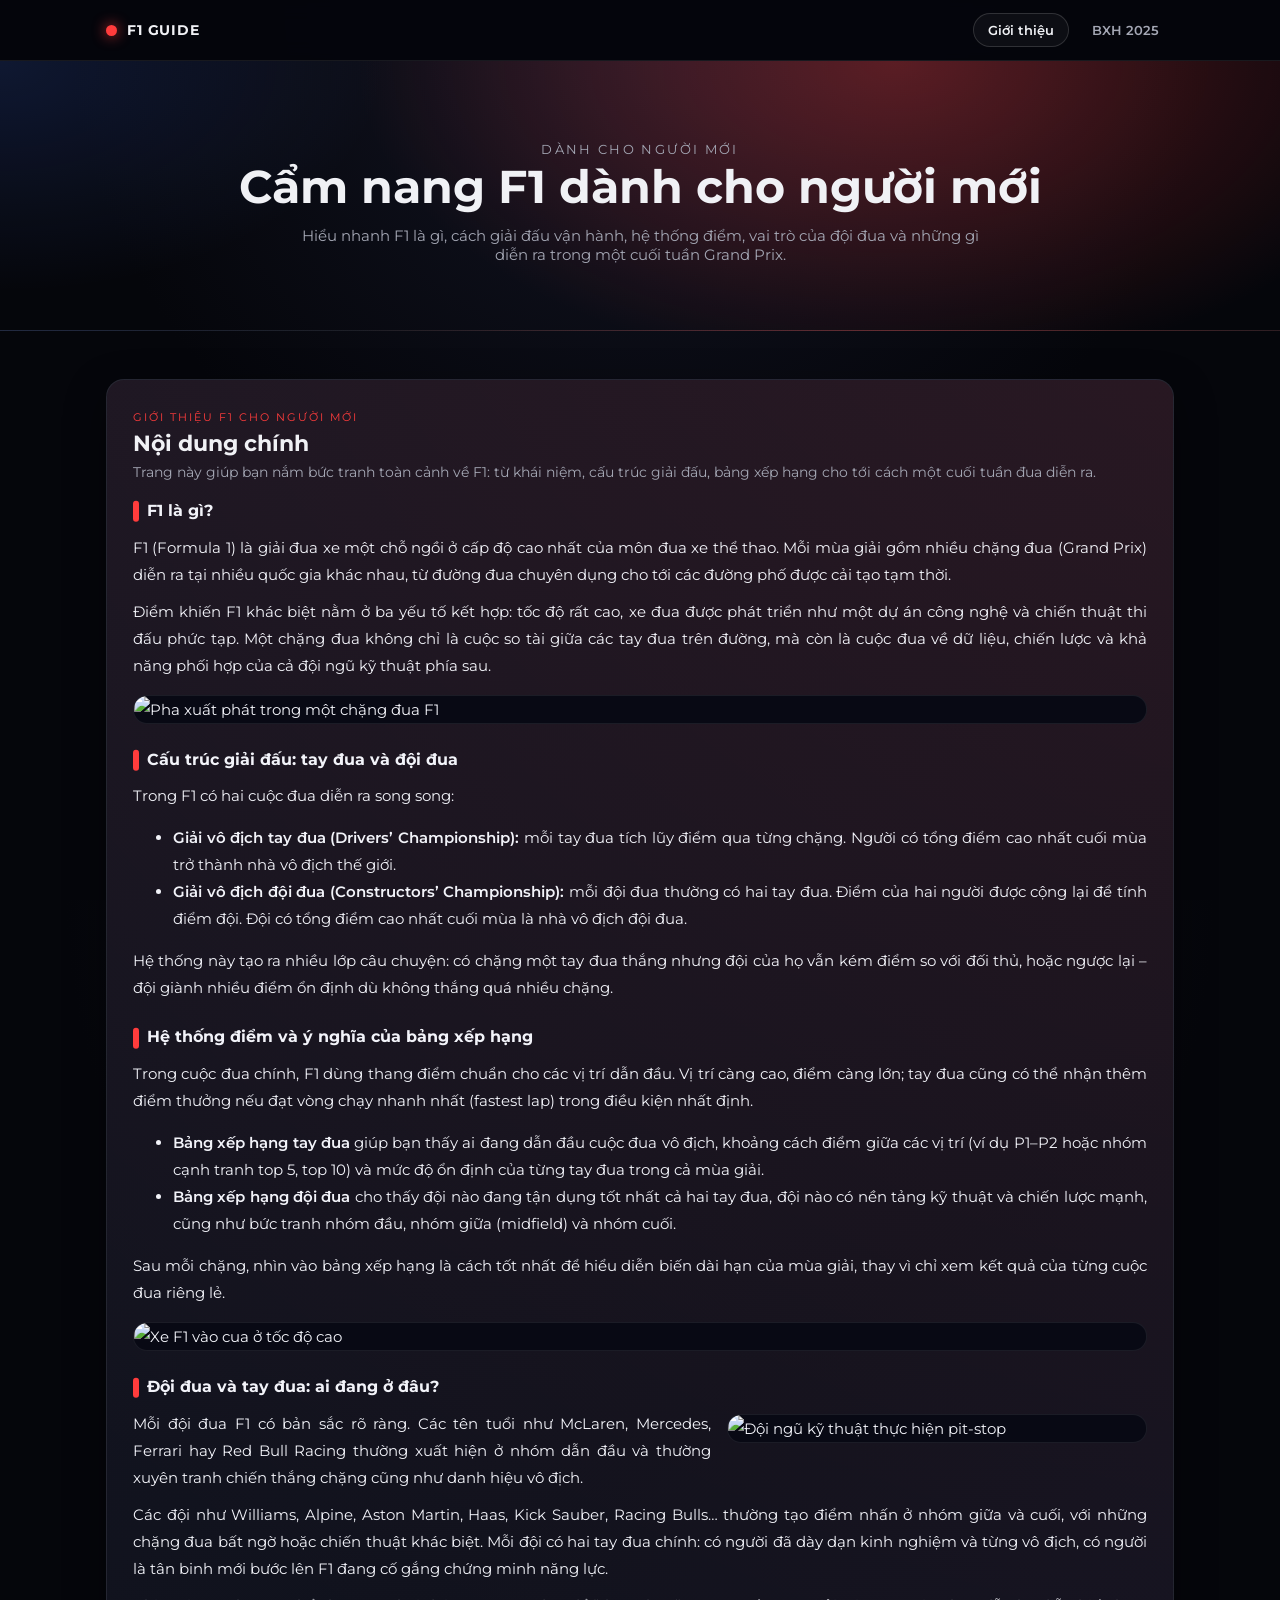
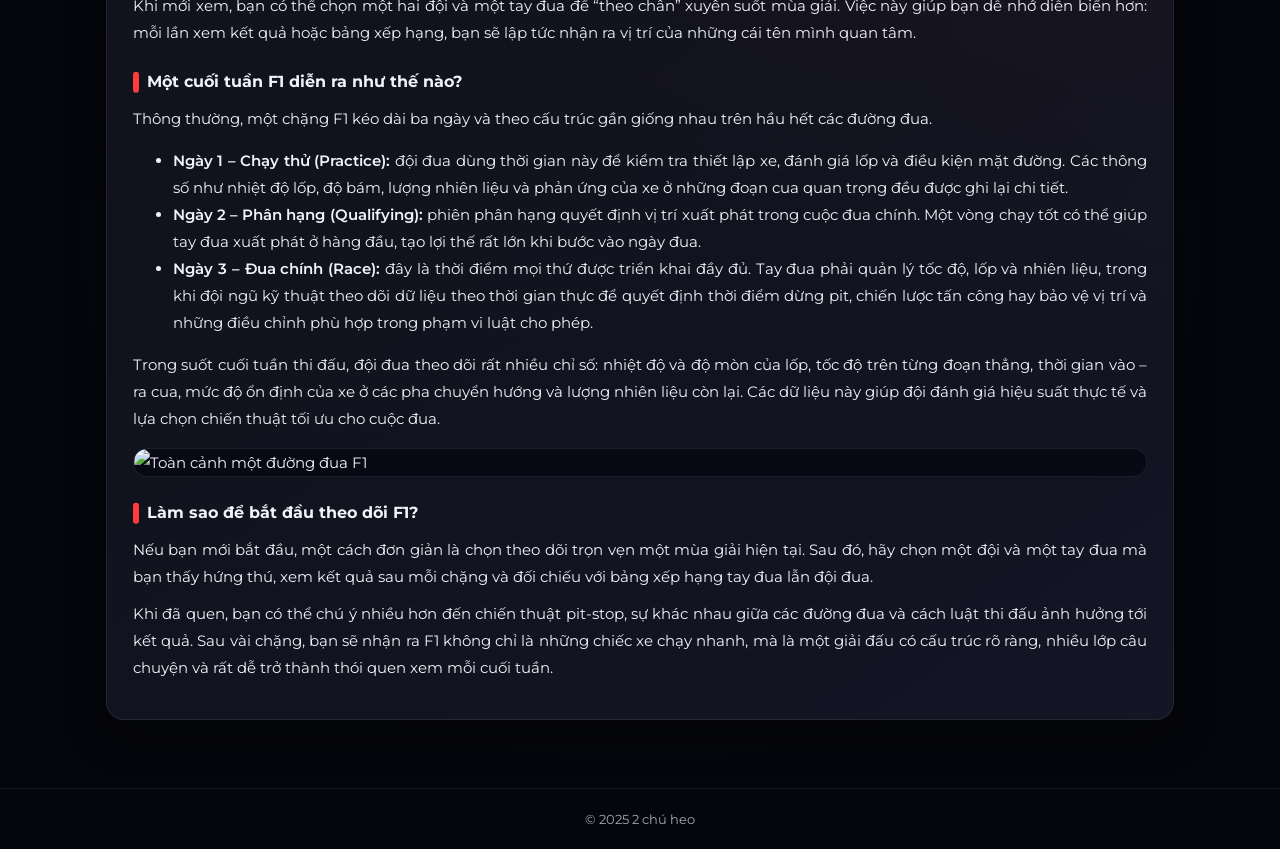
==== index.html @ 81f89cd8 "." ====
<!DOCTYPE html>
<html lang="vi">
<head>
  <meta charset="UTF-8" />
  <meta name="viewport" content="width=device-width, initial-scale=1" />
  <title>Cẩm nang F1 dành cho người mới</title>

  <!-- Font -->
  <link rel="stylesheet" href="https://fonts.googleapis.com/css?family=Montserrat:300,400,500,600,700&display=swap" />
  <!-- Styles -->
  <link rel="stylesheet" href="styles.css" />
</head>
<body class="app">

  <!-- Thanh tiến độ cuộn -->
  <div class="scroll-progress" id="scrollProgress"></div>

  <!-- Header -->
  <header class="site-header">
    <div class="container site-header__inner">
      <a href="index.html" class="brand">
        <span class="brand__dot" aria-hidden="true"></span>
        <span class="brand__text">F1 Guide</span>
      </a>
      <nav class="primary-nav" aria-label="Điều hướng chính">
        <span class="primary-nav__item primary-nav__item--static">Giới thiệu</span>
        <a href="tab2.html" class="primary-nav__item">BXH 2025</a>
      </nav>
    </div>
  </header>

  <!-- Hero -->
  <section class="hero">
    <div class="container hero__inner">
      <p class="hero__eyebrow">Dành cho người mới</p>
      <h1 class="hero__title">Cẩm nang F1 dành cho người mới</h1>
      <p class="hero__subtitle">
        Hiểu nhanh F1 là gì, cách giải đấu vận hành, hệ thống điểm, vai trò của đội đua và những gì diễn ra trong một cuối tuần Grand Prix.
      </p>
    </div>
  </section>

  <!-- Main content -->
  <main class="main">
    <section class="section-block">
      <div class="container">
        <article class="card">
          <header class="card__header">
            <span class="kicker">Giới thiệu F1 cho người mới</span>
            <h2 class="card__title">Nội dung chính</h2>
            <p class="card__subtitle">
              Trang này giúp bạn nắm bức tranh toàn cảnh về F1: từ khái niệm, cấu trúc giải đấu, bảng xếp hạng cho tới cách một cuối tuần đua diễn ra.
            </p>
          </header>

          <div class="prose">

            <!-- 1. F1 là gì + ảnh cover rộng -->
            <section class="prose-section">
              <h3 class="prose__section-title">F1 là gì?</h3>
              <p>
                F1 (Formula 1) là giải đua xe một chỗ ngồi ở cấp độ cao nhất của môn đua xe thể thao. Mỗi mùa giải gồm nhiều chặng đua (Grand Prix)
                diễn ra tại nhiều quốc gia khác nhau, từ đường đua chuyên dụng cho tới các đường phố được cải tạo tạm thời.
              </p>
              <p>
                Điểm khiến F1 khác biệt nằm ở ba yếu tố kết hợp: tốc độ rất cao, xe đua được phát triển như một dự án công nghệ
                và chiến thuật thi đấu phức tạp. Một chặng đua không chỉ là cuộc so tài giữa các tay đua trên đường,
                mà còn là cuộc đua về dữ liệu, chiến lược và khả năng phối hợp của cả đội ngũ kỹ thuật phía sau.
              </p>

              <figure class="article-img article-img--wide">
                <img
                  src="https://media.formula1.com/image/upload/c_lfill,w_3392/q_auto/v1740000000/fom-website/2025/Miscellaneous/2025-start-barcelona.webp"
                  alt="Pha xuất phát trong một chặng đua F1"
                />
              </figure>
            </section>

            <!-- 2. Cấu trúc giải đấu -->
            <section class="prose-section">
              <h3 class="prose__section-title">Cấu trúc giải đấu: tay đua và đội đua</h3>
              <p>
                Trong F1 có hai cuộc đua diễn ra song song:
              </p>
              <p>
                <ul>
                  <li>
                    <strong>Giải vô địch tay đua (Drivers’ Championship):</strong>
                    mỗi tay đua tích lũy điểm qua từng chặng. Người có tổng điểm cao nhất cuối mùa trở thành nhà vô địch thế giới.
                  </li>
                  <li>
                    <strong>Giải vô địch đội đua (Constructors’ Championship):</strong>
                    mỗi đội đua thường có hai tay đua. Điểm của hai người được cộng lại để tính điểm đội.
                    Đội có tổng điểm cao nhất cuối mùa là nhà vô địch đội đua.
                  </li>
                </ul>
              </p>
              <p>
                Hệ thống này tạo ra nhiều lớp câu chuyện: có chặng một tay đua thắng nhưng đội của họ vẫn kém điểm so với đối thủ,
                hoặc ngược lại – đội giành nhiều điểm ổn định dù không thắng quá nhiều chặng.
              </p>
            </section>

            <!-- 3. Hệ thống điểm + ảnh góc cua -->
            <section class="prose-section">
              <h3 class="prose__section-title">Hệ thống điểm và ý nghĩa của bảng xếp hạng</h3>
              <p>
                Trong cuộc đua chính, F1 dùng thang điểm chuẩn cho các vị trí dẫn đầu. Vị trí càng cao, điểm càng lớn;
                tay đua cũng có thể nhận thêm điểm thưởng nếu đạt vòng chạy nhanh nhất (fastest lap) trong điều kiện nhất định.
              </p>
              <p>
                <ul>
                  <li>
                    <strong>Bảng xếp hạng tay đua</strong> giúp bạn thấy ai đang dẫn đầu cuộc đua vô địch,
                    khoảng cách điểm giữa các vị trí (ví dụ P1–P2 hoặc nhóm cạnh tranh top 5, top 10)
                    và mức độ ổn định của từng tay đua trong cả mùa giải.
                  </li>
                  <li>
                    <strong>Bảng xếp hạng đội đua</strong> cho thấy đội nào đang tận dụng tốt nhất cả hai tay đua,
                    đội nào có nền tảng kỹ thuật và chiến lược mạnh, cũng như bức tranh nhóm đầu, nhóm giữa (midfield) và nhóm cuối.
                  </li>
                </ul>
              </p>
              <p>
                Sau mỗi chặng, nhìn vào bảng xếp hạng là cách tốt nhất để hiểu diễn biến dài hạn của mùa giải,
                thay vì chỉ xem kết quả của từng cuộc đua riêng lẻ.
              </p>

              <figure class="article-img article-img--full">
                <img
                  src="https://f1chronicle.com/wp-content/uploads/2024/01/SI202412010400-scaled.jpg"
                  alt="Xe F1 vào cua ở tốc độ cao"
                />
              </figure>
            </section>

            <!-- 4. Đội đua & tay đua + ảnh pitstop -->
            <section class="prose-section">
              <h3 class="prose__section-title">Đội đua và tay đua: ai đang ở đâu?</h3>

              <figure class="article-img article-img--side">
                <img
                  src="https://www.senategpexperiences.com/Uploads/PackageGroups/2087/63DE9839-A9C1-4D37-A436-6B82AC228CB1.jpeg"
                  alt="Đội ngũ kỹ thuật thực hiện pit-stop"
                />
              </figure>

              <p>
                Mỗi đội đua F1 có bản sắc rõ ràng. Các tên tuổi như McLaren, Mercedes, Ferrari hay Red Bull Racing
                thường xuất hiện ở nhóm dẫn đầu và thường xuyên tranh chiến thắng chặng cũng như danh hiệu vô địch.
              </p>
              <p>
                Các đội như Williams, Alpine, Aston Martin, Haas, Kick Sauber, Racing Bulls… thường tạo điểm nhấn ở nhóm giữa và cuối,
                với những chặng đua bất ngờ hoặc chiến thuật khác biệt. Mỗi đội có hai tay đua chính: có người đã dày dạn kinh nghiệm
                và từng vô địch, có người là tân binh mới bước lên F1 đang cố gắng chứng minh năng lực.
              </p>
              <p>
                Khi mới xem, bạn có thể chọn một hai đội và một tay đua để “theo chân” xuyên suốt mùa giải. Việc này giúp bạn dễ
                nhớ diễn biến hơn: mỗi lần xem kết quả hoặc bảng xếp hạng, bạn sẽ lập tức nhận ra vị trí của những cái tên mình quan tâm.
              </p>
            </section>

            <!-- 5. Cuối tuần F1 + ảnh toàn cảnh đường đua -->
            <section class="prose-section">
              <h3 class="prose__section-title">Một cuối tuần F1 diễn ra như thế nào?</h3>
              <p>
                Thông thường, một chặng F1 kéo dài ba ngày và theo cấu trúc gần giống nhau trên hầu hết các đường đua.
              </p>
              <p>
                <ul>
                  <li>
                    <strong>Ngày 1 – Chạy thử (Practice):</strong>
                  đội đua dùng thời gian này để kiểm tra thiết lập xe, đánh giá lốp và điều kiện mặt đường.
                  Các thông số như nhiệt độ lốp, độ bám, lượng nhiên liệu và phản ứng của xe ở những đoạn cua quan trọng đều được ghi lại chi tiết.
                  </li>
                  <li>
                    <strong>Ngày 2 – Phân hạng (Qualifying):</strong>
                    phiên phân hạng quyết định vị trí xuất phát trong cuộc đua chính. Một vòng chạy tốt có thể giúp tay đua xuất phát
                    ở hàng đầu, tạo lợi thế rất lớn khi bước vào ngày đua.
                  </li>
                  <li>
                    <strong>Ngày 3 – Đua chính (Race):</strong>
                    đây là thời điểm mọi thứ được triển khai đầy đủ. Tay đua phải quản lý tốc độ, lốp và nhiên liệu,
                    trong khi đội ngũ kỹ thuật theo dõi dữ liệu theo thời gian thực để quyết định thời điểm dừng pit,
                    chiến lược tấn công hay bảo vệ vị trí và những điều chỉnh phù hợp trong phạm vi luật cho phép.
                  </li>
                </ul>
              </p>
              <p>
                Trong suốt cuối tuần thi đấu, đội đua theo dõi rất nhiều chỉ số: nhiệt độ và độ mòn của lốp, tốc độ trên từng đoạn thẳng,
                thời gian vào – ra cua, mức độ ổn định của xe ở các pha chuyển hướng và lượng nhiên liệu còn lại.
                Các dữ liệu này giúp đội đánh giá hiệu suất thực tế và lựa chọn chiến thuật tối ưu cho cuộc đua.
              </p>

              <figure class="article-img article-img--wide">
                <img
                  src="https://media.formula1.com/image/upload/t_16by9Centre/c_lfill,w_3392/q_auto/v1740000000/fom-website/2025/Miscellaneous/GettyImages-666401980.webp"
                  alt="Toàn cảnh một đường đua F1"
                />
              </figure>
            </section>

            <!-- 6. Bắt đầu theo dõi F1 -->
            <section class="prose-section">
              <h3 class="prose__section-title">Làm sao để bắt đầu theo dõi F1?</h3>
              <p>
                Nếu bạn mới bắt đầu, một cách đơn giản là chọn theo dõi trọn vẹn một mùa giải hiện tại. Sau đó, hãy chọn một đội và một tay đua mà bạn thấy hứng thú, xem kết quả sau mỗi chặng và đối chiếu với bảng xếp hạng tay đua lẫn đội đua.
              </p>
              <p>
                Khi đã quen, bạn có thể chú ý nhiều hơn đến chiến thuật pit-stop, sự khác nhau giữa các đường đua
                và cách luật thi đấu ảnh hưởng tới kết quả. Sau vài chặng, bạn sẽ nhận ra F1 không chỉ là những chiếc xe chạy nhanh,
                mà là một giải đấu có cấu trúc rõ ràng, nhiều lớp câu chuyện và rất dễ trở thành thói quen xem mỗi cuối tuần.
              </p>
            </section>

          </div>
        </article>
      </div>
    </section>
  </main>

  <!-- Footer -->
  <footer class="site-footer">
    <div class="container">
      <p class="site-footer__text">© 2025 2 chú heo</p>
    </div>
  </footer>

  <!-- Nút về đầu trang -->
  <button class="back-to-top" id="backToTop" aria-label="Lên đầu trang">
    ↑
  </button>

  <!-- JS thuần cho hiệu ứng chung -->
  <script src="ui.js"></script>
</body>
</html>
---- styles.css ----
:root{
  --color-bg: #070810;
  --color-bg-soft:#0c0d16;
  --color-card:#151622;
  --color-text:#f0f1f5;
  --color-muted:#a4a7b4;
  --color-accent:#ff3c3c;

  --radius-lg:18px;
  --radius-md:12px;

  --shadow-lg:0 14px 40px rgba(0,0,0,0.45);
  --border-subtle:rgba(255,255,255,0.08);

  --container-w:1100px;

  /* Team colors */
  --team-mclaren:   #ff8000;
  --team-mercedes:  #00d2be;
  --team-redbull:   #1e5bc6;
  --team-ferrari:   #dc0000;
  --team-williams:  #005aff;
  --team-racingbulls:#2b4562;
  --team-astonmartin:#006f62;
  --team-haas:      #b6babd;
  --team-sauber:    #52e252;
  --team-alpine:    #0090ff;
}

/* Reset / Base */
*{ box-sizing:border-box; }

html, body{
  height:100%;
}

body{
  margin:0;
  font-family:"Montserrat", system-ui, -apple-system, "Segoe UI", Roboto, Arial, sans-serif;
  background:radial-gradient(circle at top, #131524 0, #05060b 52%);
  color:var(--color-text);
  -webkit-font-smoothing:antialiased;
}

.app{
  min-height:100%;
}

/* Links */
a{
  color:inherit;
  text-decoration:none;
}

/* Layout */
.container{
  width:100%;
  max-width:var(--container-w);
  margin:0 auto;
  padding:0 16px;
}

/* Header */
.site-header{
  position:sticky;
  top:0;
  z-index:900;
  background:rgba(5,6,12,0.96);
  border-bottom:1px solid var(--border-subtle);
  backdrop-filter:blur(10px) saturate(140%);
}
.site-header__inner{
  display:flex;
  align-items:center;
  justify-content:space-between;
  min-height:60px;
}
.brand{
  display:inline-flex;
  align-items:center;
  gap:10px;
}
.brand__dot{
  width:11px;
  height:11px;
  border-radius:50%;
  background:var(--color-accent);
  box-shadow:0 0 14px rgba(255,60,60,0.9);
}
.brand__text{
  font-weight:700;
  letter-spacing:.06em;
  text-transform:uppercase;
  font-size:14px;
}

.primary-nav{
  display:flex;
  align-items:center;
  gap:8px;
}
.primary-nav__item{
  display:inline-flex;
  align-items:center;
  justify-content:center;
  height:34px;
  padding:0 14px;
  border-radius:999px;
  font-size:13px;
  font-weight:600;
  border:1px solid transparent;
  color:var(--color-muted);
}
.primary-nav__item--static{
  border-color:rgba(255,255,255,0.14);
  background:rgba(255,255,255,0.04);
  color:var(--color-text);
}
.primary-nav__item:not(.primary-nav__item--static){
  border-color:transparent;
  cursor:pointer;
}
.primary-nav__item:not(.primary-nav__item--static):hover{
  border-color:rgba(255,255,255,0.16);
  background:rgba(255,255,255,0.04);
  color:var(--color-text);
}

/* Hero */
.hero{
  padding:80px 0 52px;
  background:
    radial-gradient(900px 520px at 70% 0%, rgba(255,60,60,0.32), transparent 60%),
    radial-gradient(700px 420px at 0% 0%, rgba(70,120,255,0.16), transparent 55%);
  border-bottom:1px solid var(--border-subtle);
}
.hero__inner{
  text-align:center;
}
.hero__eyebrow{
  margin:0 0 4px;
  font-size:13px;
  text-transform:uppercase;
  letter-spacing:.18em;
  color:var(--color-muted);
}
.hero__title{
  margin:0;
  font-size:clamp(30px, 4vw, 46px);
  line-height:1.15;
}
.hero__subtitle{
  max-width:680px;
  margin:12px auto 14px;
  font-size:15px;
  color:var(--color-muted);
}

/* Main / Card */
.main{
  padding:36px 0 56px;
}

.section-block{
  padding:12px 0;
}

.card{
  background:linear-gradient(145deg, var(--color-card), #10121d 55%, #141525 100%);
  border-radius:var(--radius-lg);
  border:1px solid var(--border-subtle);
  box-shadow:var(--shadow-lg);
  padding:26px 26px 28px;
  position:relative;
  overflow:hidden;
}
.card::before{
  content:"";
  position:absolute;
  inset:-40%;
  background:radial-gradient(circle at top right, rgba(255,60,60,0.18), transparent 60%);
  opacity:0.8;
  pointer-events:none;
}
.card > *{
  position:relative;
  z-index:1;
}

.card__header{
  margin-bottom:16px;
}
.kicker{
  display:inline-block;
  margin-bottom:6px;
  font-size:11px;
  letter-spacing:.18em;
  text-transform:uppercase;
  color:var(--color-accent);
}
.card__title{
  margin:0 0 6px;
  font-size:22px;
}
.card__subtitle{
  margin:0;
  font-size:14px;
  color:var(--color-muted);
}

/* Prose */
.prose{
  font-size:15px;
  line-height:1.8;
  color:#f2f3f9;
  text-align:justify;
  text-justify:inter-word;
}
.prose-section + .prose-section{
  margin-top:22px;
}
.prose p{
  margin:0 0 10px;
}
.prose__section-title{
  position:relative;
  margin:0 0 8px;
  padding-left:14px;
  font-size:16px;
  font-weight:700;
}
.prose__section-title::before{
  content:"";
  position:absolute;
  left:0;
  top:50%;
  transform:translateY(-50%);
  width:6px;
  height:72%;
  border-radius:3px;
  background:var(--color-accent);
}
.prose strong{
  font-weight:600;
}

/* Article Images (index) */
.article-img{
  margin:16px 0 18px;
  border-radius:14px;
  overflow:hidden;
  border:1px solid var(--border-subtle);
  background:#080914;
}
.article-img img{
  width:100%;
  display:block;
  object-fit:cover;
}
.article-img--wide img{
  max-height:420px;
}
.article-img--full img{
  max-height:380px;
}
.article-img--side{
  float:right;
  width:min(46%, 420px);
  margin:4px 0 12px 16px;
}
.article-img--side img{
  height:100%;
  max-height:340px;
}

/* Scroll progress (index + tab2) */
.scroll-progress{
  position:fixed;
  top:0;
  left:0;
  height:3px;
  width:0;
  background:linear-gradient(90deg, var(--color-accent), #ffd000);
  z-index:1000;
  pointer-events:none;
}

/* Back to top */
.back-to-top{
  position:fixed;
  right:18px;
  bottom:24px;
  width:36px;
  height:36px;
  border-radius:50%;
  border:1px solid rgba(255,255,255,0.28);
  background:rgba(11,12,22,0.96);
  color:var(--color-text);
  display:flex;
  align-items:center;
  justify-content:center;
  cursor:pointer;
  opacity:0;
  pointer-events:none;
  transform:translateY(10px);
  transition:opacity .2s ease, transform .2s ease, box-shadow .2s ease, background .2s ease;
  z-index:950;
  font-size:16px;
}
.back-to-top--visible{
  opacity:1;
  pointer-events:auto;
  transform:translateY(0);
}
.back-to-top:hover{
  background:#191b2a;
  box-shadow:0 8px 20px rgba(0,0,0,0.55);
}

/* Section reveal animation (index) */
.prose-section{
  transition:opacity .35s ease, transform .35s ease;
}
.prose-section--hidden{
  opacity:0;
  transform:translateY(10px);
}
.prose-section--visible{
  opacity:1;
  transform:translateY(0);
}

/* Standings Layout */
.standings-grid{
  display:grid;
  grid-template-columns:minmax(0,1fr) minmax(0,1fr);
  gap:24px;
  margin-top:8px;
  align-items:stretch;
}
.standings-column{
  background:#15161b;
  border-radius:12px;
  border:1px solid rgba(255,255,255,.08);
  padding:18px 18px 14px;
  display:flex;
  flex-direction:column;
}
.standings-title{
  margin:0 0 10px 0;
  font-size:18px;
  font-weight:700;
}

/* Header (sort buttons) */
.standings-header{
  display:grid;
  grid-template-columns: 40px 1fr 64px;
  padding:4px 8px;
  border-radius:8px;
  border:1px solid rgba(255,255,255,.10);
  background:#14151c;
  font-size:13px;
  text-transform:uppercase;
  letter-spacing:.08em;
  color: var(--color-muted);
}
.standings-header__cell--pos{ text-align:left; }
.standings-header__cell--pts{ text-align:right; }

/* Sort button styling */
.js-sort{
  background:transparent;
  border:none;
  color:inherit;
  font:inherit;
  text-align:left;
  cursor:pointer;
  display:flex;
  align-items:center;
  gap:4px;
  padding:2px 0;
}
.js-sort--asc::after,
.js-sort--desc::after{
  font-family:"Font Awesome 6 Free";
  font-weight:900;
  font-size:10px;
}
.js-sort--asc::after{
  content:"\f077"; /* caret-up */
}
.js-sort--desc::after{
  content:"\f078"; /* caret-down */
}

/* Body */
.standings-body{
  margin-top:4px;
}

.standings-row{
  display:grid;
  grid-template-columns: 40px 1fr 64px;
  column-gap:8px;
  align-items:center;
  padding:8px 10px;
  margin:2px 0;
  border-radius:8px;
  border-bottom:none;
  border-left:3px solid transparent;
  background:rgba(7,8,16,0.9);
  transition:
    background .18s ease,
    box-shadow .18s ease,
    border-left-width .18s ease;
}
.standings-row:last-of-type{
  border-bottom:none;
}
.standings-column[data-table="drivers"] .standings-row,
.standings-column[data-table="teams"] .standings-row{
  min-height:50px;
}

.standings-cell--pos{
  opacity:.85;
  font-weight:600;
}
.standings-cell--name{
  display:flex;
  align-items: center;
  gap:8px;
  line-height: 1.3;
}
.standings-cell--pts{
  text-align:right;
  font-weight:600;
  opacity:.9;
}

.driver-main,
.team-main{
  display: block;
  line-height: 1.2;
}
.driver-sub{
  font-size:12px;
  display: block;
  line-height: 1.1;
  margin-top: 2px;
  opacity: .55;
}

.team-dot{
  width:10px;
  height:10px;
  border-radius:50%;
  margin-right:8px;
  flex-shrink:0;
  position:relative;
  top:1px;
}

.standings-note{
  margin-top:auto;
  font-size:12px;
  color: var(--color-muted);
}

.standings-cell--name .driver-main,
.standings-cell--name .team-main{
  font-weight: 600;
  color: #fff;
}

.standings-cell--name .driver-sub{
  opacity: .55;
}

/* Animation khi render dòng */
.standings-row--enter{
  opacity:0;
  transform:translateY(6px);
  animation: standings-enter .35s ease forwards;
}
@keyframes standings-enter{
  to{
    opacity:1;
    transform:translateY(0);
  }
}

.standings-row--related{
  background: linear-gradient(90deg, rgba(255,255,255,0.06), transparent 70%);
  box-shadow:
    0 0 0 1px rgba(255,255,255,0.18),
    0 12px 24px rgba(0,0,0,0.55);
  border-left-width:4px;
  transform:none;
}

/* Toolbar (search + filter + reset) */
.standings-toolbar{
  display:flex;
  flex-wrap:wrap;
  gap:10px;
  margin-bottom:14px;
  align-items:center;
}
.standings-toolbar__group{
  display:flex;
  align-items:center;
  gap:6px;
  background:#14151c;
  border-radius:999px;
  padding:4px 12px;
  border:1px solid rgba(255,255,255,.08);
}
.standings-label{
  font-size:12px;
  color:var(--color-muted);
  display:flex;
  align-items:center;
}
.standings-input,
.standings-select{
  border:none;
  outline:none;
  background:transparent;
  color:var(--color-text);
  font-size:13px;
  font-family:inherit;
}
.standings-input{
  min-width:200px;
}
.standings-input::placeholder{
  color:var(--color-muted);
}
.standings-select{
  padding-right:4px;
}
.standings-select option{
  background:#14151c;
  color:var(--color-text);
}
.standings-btn{
  display:inline-flex;
  align-items:center;
  gap:6px;
  padding:6px 14px;
  border-radius:999px;
  border:1px solid rgba(255,255,255,.16);
  background:#15161b;
  color:var(--color-text);
  font-size:13px;
  font-weight:600;
  cursor:pointer;
}
.standings-btn i{ font-size:12px; }
.standings-btn:hover{
  background:#1b1c24;
}

/* ========= Team color bindings (tab2) ========= */

/* McLaren */
.standings-row--mclaren{
  border-left-color: var(--team-mclaren);
  background: linear-gradient(90deg, rgba(255,128,0,.08), transparent 55%);
}
.team-dot--mclaren{
  background: var(--team-mclaren);
}

/* Mercedes */
.standings-row--mercedes{
  border-left-color: var(--team-mercedes);
  background: linear-gradient(90deg, rgba(0,210,190,.10), transparent 55%);
}
.team-dot--mercedes{
  background: var(--team-mercedes);
}

/* Red Bull */
.standings-row--redbull{
  border-left-color: var(--team-redbull);
  background: linear-gradient(90deg, rgba(30,91,198,.10), transparent 55%);
}
.team-dot--redbull{
  background: var(--team-redbull);
}

/* Ferrari */
.standings-row--ferrari{
  border-left-color: var(--team-ferrari);
  background: linear-gradient(90deg, rgba(220,0,0,.10), transparent 55%);
}
.team-dot--ferrari{
  background: var(--team-ferrari);
}

/* Williams */
.standings-row--williams{
  border-left-color: var(--team-williams);
  background: linear-gradient(90deg, rgba(0,90,255,.10), transparent 55%);
}
.team-dot--williams{
  background: var(--team-williams);
}

/* Racing Bulls */
.standings-row--racingbulls{
  border-left-color: var(--team-racingbulls);
  background: linear-gradient(90deg, rgba(43,69,98,.14), transparent 55%);
}
.team-dot--racingbulls{
  background: var(--team-racingbulls);
}

/* Aston Martin */
.standings-row--astonmartin{
  border-left-color: var(--team-astonmartin);
  background: linear-gradient(90deg, rgba(0,111,98,.12), transparent 55%);
}
.team-dot--astonmartin{
  background: var(--team-astonmartin);
}

/* Haas */
.standings-row--haas{
  border-left-color: var(--team-haas);
  background: linear-gradient(90deg, rgba(182,186,189,.14), transparent 55%);
}
.team-dot--haas{
  background: var(--team-haas);
}

/* Sauber / Kick Sauber */
.standings-row--sauber{
  border-left-color: var(--team-sauber);
  background: linear-gradient(90deg, rgba(82,226,82,.12), transparent 55%);
}
.team-dot--sauber{
  background: var(--team-sauber);
}

/* Alpine */
.standings-row--alpine{
  border-left-color: var(--team-alpine);
  background: linear-gradient(90deg, rgba(0,144,255,.12), transparent 55%);
}
.team-dot--alpine{
  background: var(--team-alpine);
}

/* ========= Footer ========= */
.site-footer{
  border-top:1px solid var(--border-subtle);
  background:#05060b;
}
.site-footer__text{
  margin:0;
  padding:22px 0;
  font-size:13px;
  color:var(--color-muted);
  text-align:center;
}

/* ========= Responsive ========= */
@media (max-width: 768px){
  .site-header__inner{
    min-height:56px;
  }
  .hero{
    padding:64px 0 40px;
  }
  .card{
    padding:20px 18px 22px;
  }
  .prose{
    font-size:14px;
  }
  .back-to-top{
    right:14px;
    bottom:20px;
  }
  .article-img--side{
    float:none;
    width:100%;
    margin:12px 0;
  }
  .standings-grid{
    grid-template-columns:1fr;
  }
}

@media (max-width: 480px){
  .brand__text{
    font-size:13px;
  }
  .hero__title{
    font-size:26px;
  }
  .hero__subtitle{
    font-size:14px;
  }
}

/* Giảm motion cho người không thích animation */
@media (prefers-reduced-motion: reduce){
  *{
    scroll-behavior:auto !important;
    animation:none !important;
    transition:none !important;
  }
  .prose-section--hidden,
  .prose-section--visible{
    opacity:1;
    transform:none;
  }
  .standings-row--enter{
    opacity:1;
    transform:none;
  }
}
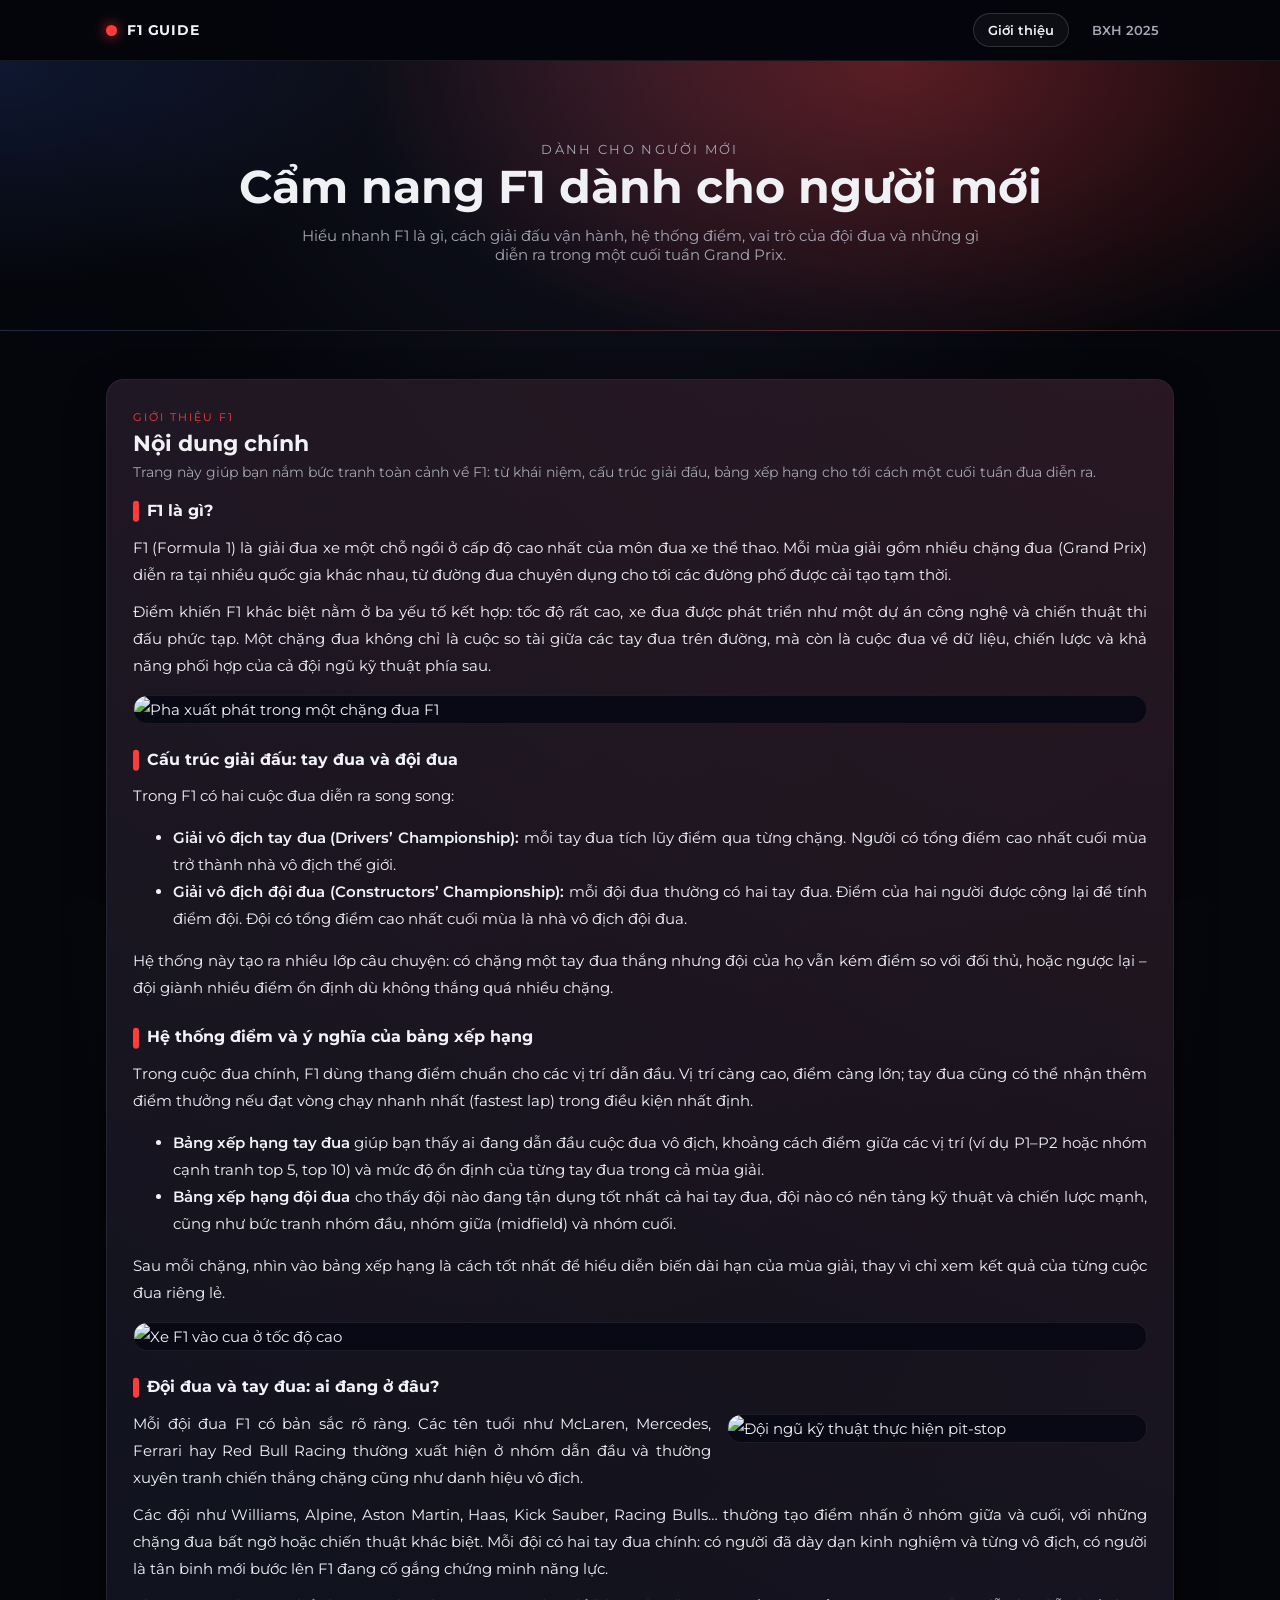
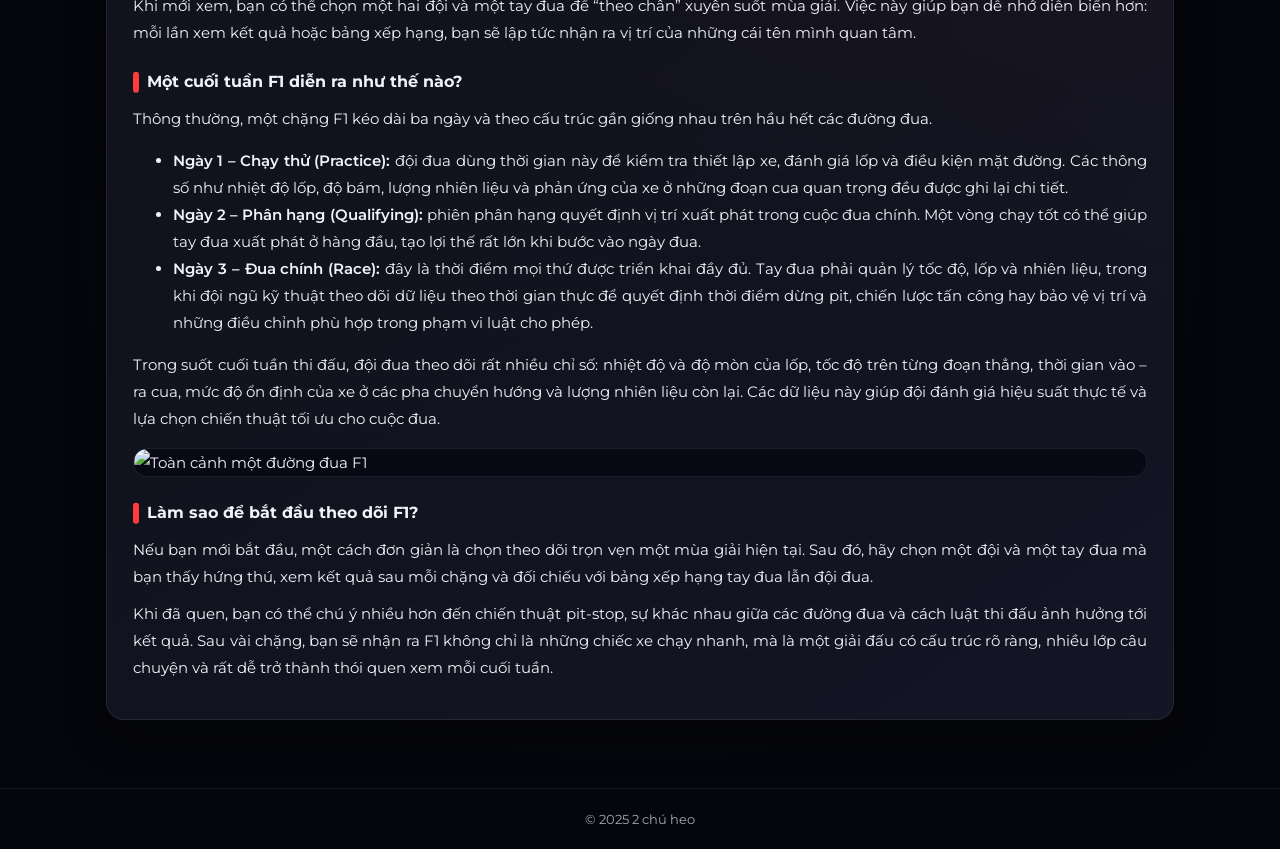
==== commit 6f706448: "." ====
--- a/index.html
+++ b/index.html
@@ -46,7 +46,7 @@
       <div class="container">
         <article class="card">
           <header class="card__header">
-            <span class="kicker">Giới thiệu F1 cho người mới</span>
+            <span class="kicker">Giới thiệu F1</span>
             <h2 class="card__title">Nội dung chính</h2>
             <p class="card__subtitle">
               Trang này giúp bạn nắm bức tranh toàn cảnh về F1: từ khái niệm, cấu trúc giải đấu, bảng xếp hạng cho tới cách một cuối tuần đua diễn ra.
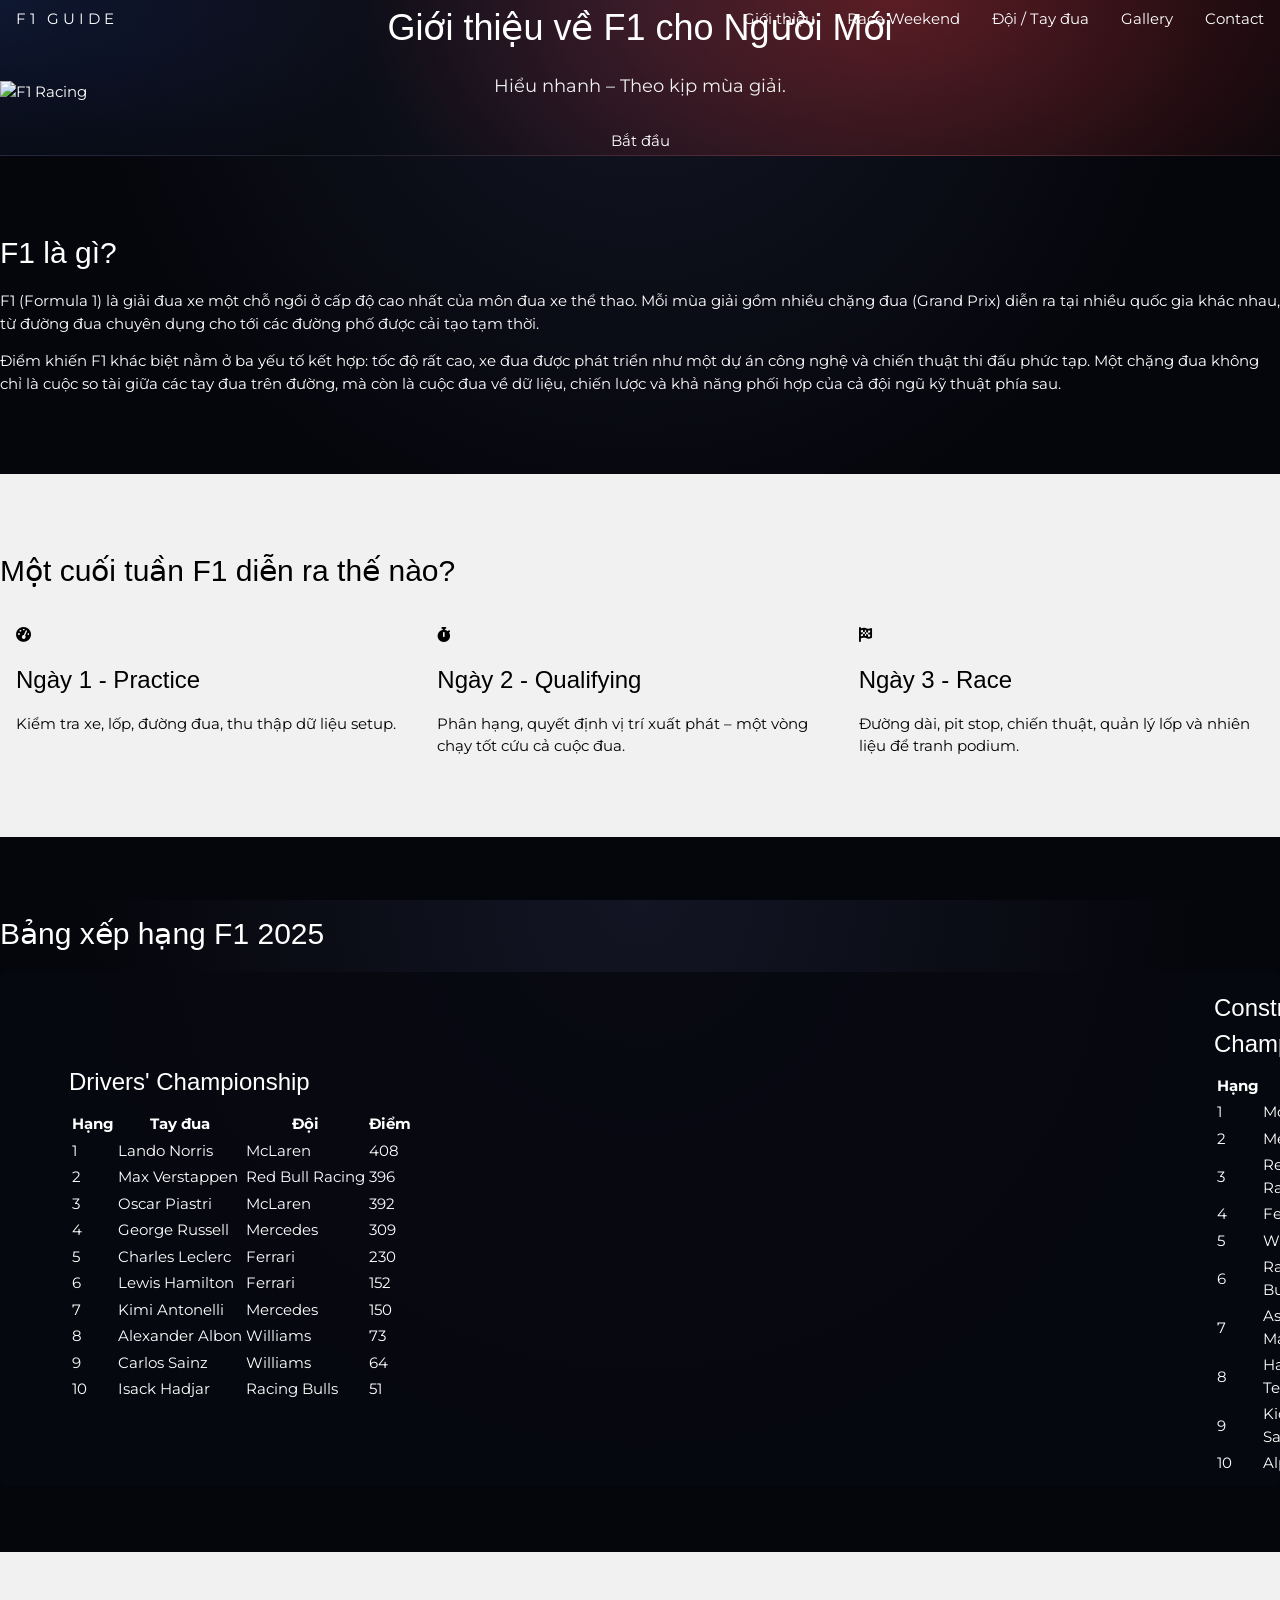
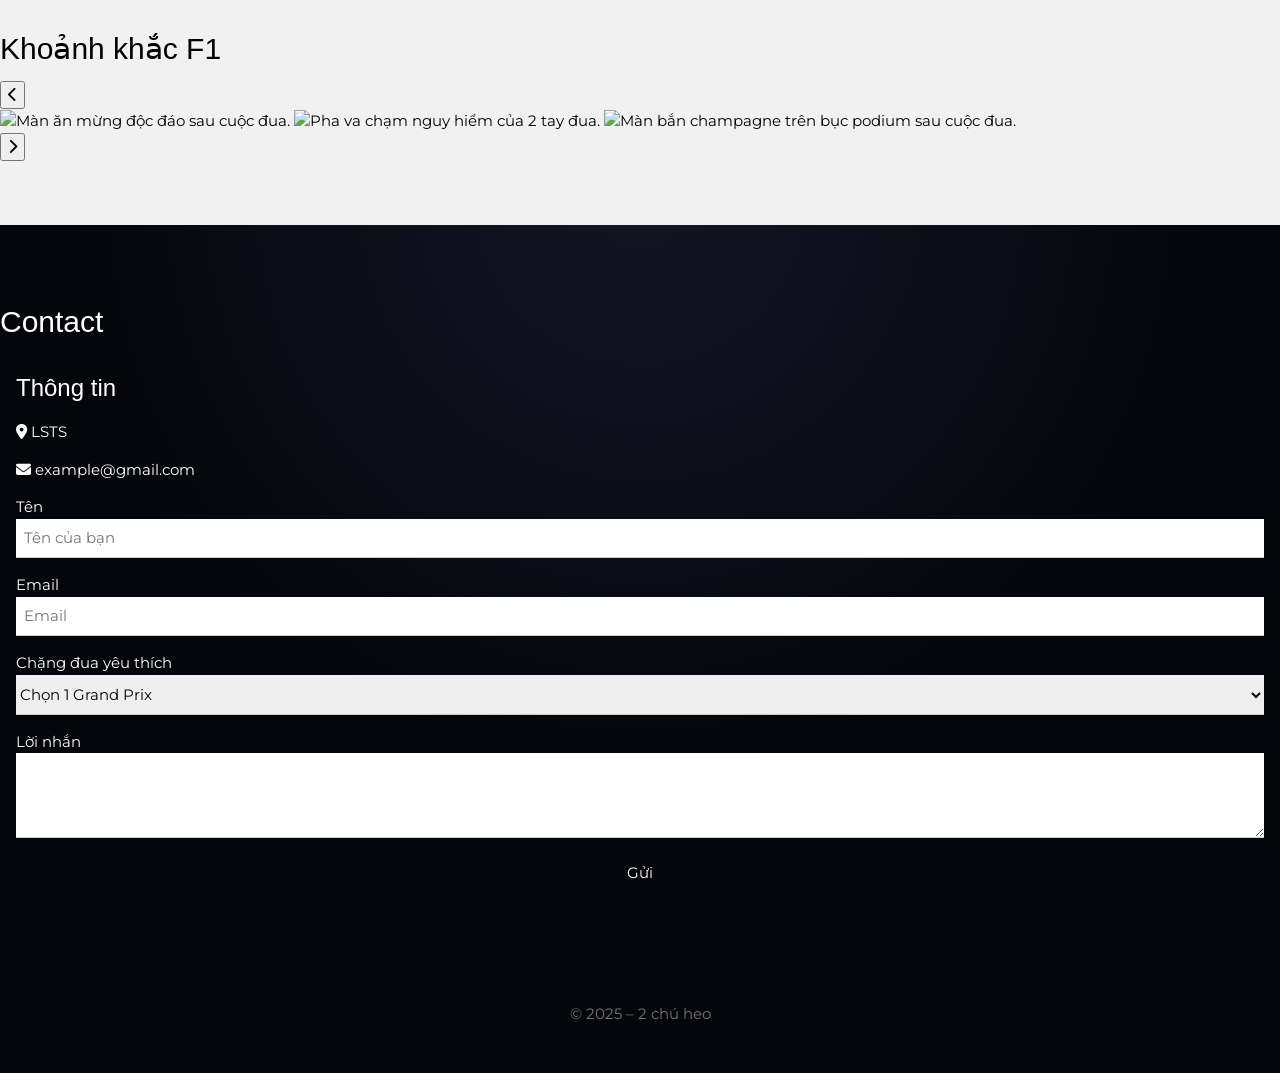
==== commit af4dd086: "Add files via upload" ====
--- a/index.html
+++ b/index.html
@@ -1,237 +1,336 @@
 <!DOCTYPE html>
 <html lang="vi">
 <head>
-  <meta charset="UTF-8" />
-  <meta name="viewport" content="width=device-width, initial-scale=1" />
-  <title>Cẩm nang F1 dành cho người mới</title>
-
-  <!-- Font -->
-  <link rel="stylesheet" href="https://fonts.googleapis.com/css?family=Montserrat:300,400,500,600,700&display=swap" />
-  <!-- Styles -->
-  <link rel="stylesheet" href="styles.css" />
+  <meta charset="UTF-8">
+  <title>F1 Beginner</title>
+  <meta name="viewport" content="width=device-width, initial-scale=1">
+  <link rel="stylesheet" href="https://www.w3schools.com/w3css/4/w3.css">
+  <link rel="stylesheet" href="https://fonts.googleapis.com/css?family=Montserrat:300,400,500,700">
+  <link rel="stylesheet" href="https://cdnjs.cloudflare.com/ajax/libs/font-awesome/6.5.0/css/all.min.css">
+  <link rel="stylesheet" href="styles.css">
 </head>
-<body class="app">
-
-  <!-- Thanh tiến độ cuộn -->
-  <div class="scroll-progress" id="scrollProgress"></div>
-
-  <!-- Header -->
-  <header class="site-header">
-    <div class="container site-header__inner">
-      <a href="index.html" class="brand">
-        <span class="brand__dot" aria-hidden="true"></span>
-        <span class="brand__text">F1 Guide</span>
+
+<body class="w3-black">
+  <!-- NAV -->
+  <div class="w3-top">
+    <div class="w3-bar nav-bar">
+      <a href="#home" class="w3-bar-item w3-button w3-wide nav-logo">
+        F1 GUIDE
       </a>
-      <nav class="primary-nav" aria-label="Điều hướng chính">
-        <span class="primary-nav__item primary-nav__item--static">Giới thiệu</span>
-        <a href="tab2.html" class="primary-nav__item">BXH 2025</a>
-      </nav>
+
+      <div class="w3-right w3-hide-small">
+        <a href="#about" class="w3-bar-item w3-button nav-link">Giới thiệu</a>
+        <a href="#weekend" class="w3-bar-item w3-button nav-link">Race Weekend</a>
+        <a href="#teams" class="w3-bar-item w3-button nav-link">Đội / Tay đua</a>
+        <a href="#gallery" class="w3-bar-item w3-button nav-link">Gallery</a>
+        <a href="#contact" class="w3-bar-item w3-button nav-link">Contact</a>
+      </div>
+
+      <a class="w3-bar-item w3-button w3-right w3-hide-large w3-hide-medium"
+         onclick="toggleMenu()">
+        <i class="fa fa-bars"></i>
+      </a>
+    </div>
+  </div>
+
+  <!-- MENU MOBILE -->
+  <div id="mobileNav" class="w3-bar-block w3-black w3-hide w3-hide-large w3-hide-medium mobile-nav">
+    <a href="#about" class="w3-bar-item w3-button" onclick="toggleMenu()">Giới thiệu</a>
+    <a href="#weekend" class="w3-bar-item w3-button" onclick="toggleMenu()">Race Weekend</a>
+    <a href="#teams" class="w3-bar-item w3-button" onclick="toggleMenu()">Đội / Tay đua</a>
+    <a href="#gallery" class="w3-bar-item w3-button" onclick="toggleMenu()">Gallery</a>
+    <a href="#contact" class="w3-bar-item w3-button" onclick="toggleMenu()">Contact</a>
+  </div>
+
+  <!-- HERO -->
+  <header id="home" class="hero w3-display-container">
+    <img src="https://i.ytimg.com/vi/y42PI9peurI/maxresdefault.jpg"
+         class="hero-img" alt="F1 Racing">
+    
+    <div class="w3-display-middle w3-center hero-content">
+      <h1 class="w3-xxlarge w3-text-white hero-title">
+        Giới thiệu về F1 cho Người Mới
+      </h1>
+      <p class="w3-large w3-text-light-grey">
+        Hiểu nhanh – Theo kịp mùa giải.
+      </p>
+      <a href="#about" class="w3-button hero-btn w3-round-xxlarge w3-padding-large">
+        Bắt đầu
+      </a>
     </div>
   </header>
 
-  <!-- Hero -->
-  <section class="hero">
-    <div class="container hero__inner">
-      <p class="hero__eyebrow">Dành cho người mới</p>
-      <h1 class="hero__title">Cẩm nang F1 dành cho người mới</h1>
-      <p class="hero__subtitle">
-        Hiểu nhanh F1 là gì, cách giải đấu vận hành, hệ thống điểm, vai trò của đội đua và những gì diễn ra trong một cuối tuần Grand Prix.
+  <!-- CONTENT -->
+  <div class="w3-content" style="max-width:1300px">
+
+    <!-- ABOUT -->
+    <section id="about" class="w3-padding-64">
+      <h2 class="section-title">F1 là gì?</h2>
+      <p class="section-desc">
+        F1 (Formula 1) là giải đua xe một chỗ ngồi ở cấp độ cao nhất của môn đua xe thể thao. 
+        Mỗi mùa giải gồm nhiều chặng đua (Grand Prix) diễn ra tại nhiều quốc gia khác nhau, từ đường đua chuyên dụng cho tới các đường phố được cải tạo tạm thời.
       </p>
+      <p class="section-desc">
+        Điểm khiến F1 khác biệt nằm ở ba yếu tố kết hợp: tốc độ rất cao, xe đua được phát triển như một dự án công nghệ và chiến thuật thi đấu phức tạp. 
+        Một chặng đua không chỉ là cuộc so tài giữa các tay đua trên đường, mà còn là cuộc đua về dữ liệu, chiến lược và khả năng phối hợp của cả đội ngũ kỹ thuật phía sau.
+      </p>
+    </section>
+
+    <!-- WEEKEND STRUCTURE -->
+    <section id="weekend" class="w3-padding-64 w3-light-grey section-box">
+      <h2 class="section-title-dark">Một cuối tuần F1 diễn ra thế nào?</h2>
+
+      <div class="w3-row-padding w3-margin-top">
+        <div class="w3-col m4 s12">
+          <div class="info-card info-card-light">
+            <p class="info-icon">
+              <i class="fa-solid fa-gauge-high"></i>
+            </p>
+            <h3>Ngày 1 - Practice</h3>
+            <p>Kiểm tra xe, lốp, đường đua, thu thập dữ liệu setup.</p>
+          </div>
+        </div>
+        <div class="w3-col m4 s12">
+          <div class="info-card info-card-light">
+            <p class="info-icon">
+              <i class="fa-solid fa-stopwatch"></i>
+            </p>
+            <h3>Ngày 2 - Qualifying</h3>
+            <p>Phân hạng, quyết định vị trí xuất phát – một vòng chạy tốt cứu cả cuộc đua.</p>
+          </div>
+        </div>
+        <div class="w3-col m4 s12">
+          <div class="info-card info-card-light">
+            <p class="info-icon">
+              <i class="fa-solid fa-flag-checkered"></i>
+            </p>
+            <h3>Ngày 3 - Race</h3>
+            <p>Đường dài, pit stop, chiến thuật, quản lý lốp và nhiên liệu để tranh podium.</p>
+          </div>
+        </div>
+      </div>
+    </section>
+
+    <!-- TEAMS / DRIVERS -->
+    <section id="teams" class="w3-padding-64">
+        <h2 class="section-title">Bảng xếp hạng F1 2025</h2>
+
+        <div class="w3-row-padding w3-margin-top standings-row">
+            <!-- BXH Tay đua -->
+            <div class="w3-col m6 s12">
+                <div class="info-card standings-card">
+                    <h3>Drivers' Championship</h3>
+                    <table class="standings-table">
+                    <thead>
+                        <tr>
+                        <th>Hạng</th>
+                        <th>Tay đua</th>
+                        <th>Đội</th>
+                        <th>Điểm</th>
+                        </tr>
+                    </thead>
+                    <tbody>
+                        <tr>
+                        <td>1</td><td>Lando Norris</td><td>McLaren</td><td>408</td>
+                        </tr>
+                        <tr>
+                        <td>2</td><td>Max Verstappen</td><td>Red Bull Racing</td><td>396</td>
+                        </tr>
+                        <tr>
+                        <td>3</td><td>Oscar Piastri</td><td>McLaren</td><td>392</td>
+                        </tr>
+                        <tr>
+                        <td>4</td><td>George Russell</td><td>Mercedes</td><td>309</td>
+                        </tr>
+                        <tr>
+                        <td>5</td><td>Charles Leclerc</td><td>Ferrari</td><td>230</td>
+                        </tr>
+                        <tr>
+                        <td>6</td><td>Lewis Hamilton</td><td>Ferrari</td><td>152</td>
+                        </tr>
+                        <tr>
+                        <td>7</td><td>Kimi Antonelli</td><td>Mercedes</td><td>150</td>
+                        </tr>
+                        <tr>
+                        <td>8</td><td>Alexander Albon</td><td>Williams</td><td>73</td>
+                        </tr>
+                        <tr>
+                        <td>9</td><td>Carlos Sainz</td><td>Williams</td><td>64</td>
+                        </tr>
+                        <tr>
+                        <td>10</td><td>Isack Hadjar</td><td>Racing Bulls</td><td>51</td>
+                        </tr>
+                    </tbody>
+                    </table>
+                </div>
+            </div>
+
+            <!-- BXH Đội đua -->
+            <div class="w3-col m6 s12">
+                <div class="info-card standings-card">
+                    <h3>Constructors' Championship</h3>
+                    <table class="standings-table">
+                        <thead>
+                            <tr>
+                            <th>Hạng</th>
+                            <th>Đội</th>
+                            <th>Điểm</th>
+                            </tr>
+                        </thead>
+                        <tbody>
+                            <tr>
+                            <td>1</td><td>McLaren</td><td>800</td>
+                            </tr>
+                            <tr>
+                            <td>2</td><td>Mercedes</td><td>459</td>
+                            </tr>
+                            <tr>
+                            <td>3</td><td>Red Bull Racing</td><td>426</td>
+                            </tr>
+                            <tr>
+                            <td>4</td><td>Ferrari</td><td>382</td>
+                            </tr>
+                            <tr>
+                            <td>5</td><td>Williams</td><td>137</td>
+                            </tr>
+                            <tr>
+                            <td>6</td><td>Racing Bulls</td><td>92</td>
+                            </tr>
+                            <tr>
+                            <td>7</td><td>Aston Martin</td><td>80</td>
+                            </tr>
+                            <tr>
+                            <td>8</td><td>Haas F1 Team</td><td>73</td>
+                            </tr>
+                            <tr>
+                            <td>9</td><td>Kick Sauber</td><td>68</td>
+                            </tr>
+                            <tr>
+                            <td>10</td><td>Alpine</td><td>22</td>
+                            </tr>
+                        </tbody>
+                    </table>
+                </div>
+            </div>
+        </div>
+    </section>
+
+    <!-- GALLERY + CAROUSEL -->
+    <section id="gallery" class="w3-padding-64 w3-light-grey section-box">
+      <h2 class="section-title-dark">Khoảnh khắc F1</h2>
+
+      <div class="carousel-container">
+        <button class="carousel-btn prev" onclick="changeSlide(-1)">
+          <i class="fa-solid fa-chevron-left"></i>
+        </button>
+
+        <div class="carousel-inner">
+          <img class="carousel-slide" 
+               src="https://legacymedia.sportsplatform.io/images_root/slides/photos/000/418/149/1228294_original.jpg?1285764850"
+               alt="Màn ăn mừng độc đáo sau cuộc đua." 
+               onclick="openModal(this)">
+          <img class="carousel-slide"
+               src="https://d2n9h2wits23hf.cloudfront.net/image/v1/static/6057949432001/2b479f30-c582-420b-865a-930efffb2a0a/f734876c-0ac0-43d5-920d-f71c0e9f4320/864x486/match/image.jpg"
+               alt="Pha va chạm nguy hiểm của 2 tay đua."
+               onclick="openModal(this)">
+          <img class="carousel-slide"
+               src="https://www.motorsinside.com/en/wp-content/uploads/sites/2/2024/07/1500_edito_09DTWWmjefquaGsMqE99kgYf4O7KORexIWkpMPHujTKZg2_kcJRNPfHNTqB_KiEhFekE8hwIxxJ7ormWgOPvNJ_zLsk3g5lssVso.webp"
+               alt="Màn bắn champagne trên bục podium sau cuộc đua."
+               onclick="openModal(this)">
+        </div>
+
+        <button class="carousel-btn next" onclick="changeSlide(1)">
+          <i class="fa-solid fa-chevron-right"></i>
+        </button>
+      </div>
+
+      <div class="carousel-dots">
+        <span class="dot" onclick="goToSlide(0)"></span>
+        <span class="dot" onclick="goToSlide(1)"></span>
+        <span class="dot" onclick="goToSlide(2)"></span>
+      </div>
+    </section>
+
+    <!-- MODAL -->
+    <div id="imgModal" class="w3-modal modal-bg" onclick="closeModal()">
+      <div class="w3-modal-content modal-content w3-animate-zoom" onclick="event.stopPropagation()">
+        <span class="w3-button modal-close" onclick="closeModal()">&times;</span>
+        <img id="modalImg" class="modal-img">
+        <p id="modalCaption" class="modal-caption"></p>
+      </div>
     </div>
-  </section>
-
-  <!-- Main content -->
-  <main class="main">
-    <section class="section-block">
-      <div class="container">
-        <article class="card">
-          <header class="card__header">
-            <span class="kicker">Giới thiệu F1</span>
-            <h2 class="card__title">Nội dung chính</h2>
-            <p class="card__subtitle">
-              Trang này giúp bạn nắm bức tranh toàn cảnh về F1: từ khái niệm, cấu trúc giải đấu, bảng xếp hạng cho tới cách một cuối tuần đua diễn ra.
-            </p>
-          </header>
-
-          <div class="prose">
-
-            <!-- 1. F1 là gì + ảnh cover rộng -->
-            <section class="prose-section">
-              <h3 class="prose__section-title">F1 là gì?</h3>
-              <p>
-                F1 (Formula 1) là giải đua xe một chỗ ngồi ở cấp độ cao nhất của môn đua xe thể thao. Mỗi mùa giải gồm nhiều chặng đua (Grand Prix)
-                diễn ra tại nhiều quốc gia khác nhau, từ đường đua chuyên dụng cho tới các đường phố được cải tạo tạm thời.
-              </p>
-              <p>
-                Điểm khiến F1 khác biệt nằm ở ba yếu tố kết hợp: tốc độ rất cao, xe đua được phát triển như một dự án công nghệ
-                và chiến thuật thi đấu phức tạp. Một chặng đua không chỉ là cuộc so tài giữa các tay đua trên đường,
-                mà còn là cuộc đua về dữ liệu, chiến lược và khả năng phối hợp của cả đội ngũ kỹ thuật phía sau.
-              </p>
-
-              <figure class="article-img article-img--wide">
-                <img
-                  src="https://media.formula1.com/image/upload/c_lfill,w_3392/q_auto/v1740000000/fom-website/2025/Miscellaneous/2025-start-barcelona.webp"
-                  alt="Pha xuất phát trong một chặng đua F1"
-                />
-              </figure>
-            </section>
-
-            <!-- 2. Cấu trúc giải đấu -->
-            <section class="prose-section">
-              <h3 class="prose__section-title">Cấu trúc giải đấu: tay đua và đội đua</h3>
-              <p>
-                Trong F1 có hai cuộc đua diễn ra song song:
-              </p>
-              <p>
-                <ul>
-                  <li>
-                    <strong>Giải vô địch tay đua (Drivers’ Championship):</strong>
-                    mỗi tay đua tích lũy điểm qua từng chặng. Người có tổng điểm cao nhất cuối mùa trở thành nhà vô địch thế giới.
-                  </li>
-                  <li>
-                    <strong>Giải vô địch đội đua (Constructors’ Championship):</strong>
-                    mỗi đội đua thường có hai tay đua. Điểm của hai người được cộng lại để tính điểm đội.
-                    Đội có tổng điểm cao nhất cuối mùa là nhà vô địch đội đua.
-                  </li>
-                </ul>
-              </p>
-              <p>
-                Hệ thống này tạo ra nhiều lớp câu chuyện: có chặng một tay đua thắng nhưng đội của họ vẫn kém điểm so với đối thủ,
-                hoặc ngược lại – đội giành nhiều điểm ổn định dù không thắng quá nhiều chặng.
-              </p>
-            </section>
-
-            <!-- 3. Hệ thống điểm + ảnh góc cua -->
-            <section class="prose-section">
-              <h3 class="prose__section-title">Hệ thống điểm và ý nghĩa của bảng xếp hạng</h3>
-              <p>
-                Trong cuộc đua chính, F1 dùng thang điểm chuẩn cho các vị trí dẫn đầu. Vị trí càng cao, điểm càng lớn;
-                tay đua cũng có thể nhận thêm điểm thưởng nếu đạt vòng chạy nhanh nhất (fastest lap) trong điều kiện nhất định.
-              </p>
-              <p>
-                <ul>
-                  <li>
-                    <strong>Bảng xếp hạng tay đua</strong> giúp bạn thấy ai đang dẫn đầu cuộc đua vô địch,
-                    khoảng cách điểm giữa các vị trí (ví dụ P1–P2 hoặc nhóm cạnh tranh top 5, top 10)
-                    và mức độ ổn định của từng tay đua trong cả mùa giải.
-                  </li>
-                  <li>
-                    <strong>Bảng xếp hạng đội đua</strong> cho thấy đội nào đang tận dụng tốt nhất cả hai tay đua,
-                    đội nào có nền tảng kỹ thuật và chiến lược mạnh, cũng như bức tranh nhóm đầu, nhóm giữa (midfield) và nhóm cuối.
-                  </li>
-                </ul>
-              </p>
-              <p>
-                Sau mỗi chặng, nhìn vào bảng xếp hạng là cách tốt nhất để hiểu diễn biến dài hạn của mùa giải,
-                thay vì chỉ xem kết quả của từng cuộc đua riêng lẻ.
-              </p>
-
-              <figure class="article-img article-img--full">
-                <img
-                  src="https://f1chronicle.com/wp-content/uploads/2024/01/SI202412010400-scaled.jpg"
-                  alt="Xe F1 vào cua ở tốc độ cao"
-                />
-              </figure>
-            </section>
-
-            <!-- 4. Đội đua & tay đua + ảnh pitstop -->
-            <section class="prose-section">
-              <h3 class="prose__section-title">Đội đua và tay đua: ai đang ở đâu?</h3>
-
-              <figure class="article-img article-img--side">
-                <img
-                  src="https://www.senategpexperiences.com/Uploads/PackageGroups/2087/63DE9839-A9C1-4D37-A436-6B82AC228CB1.jpeg"
-                  alt="Đội ngũ kỹ thuật thực hiện pit-stop"
-                />
-              </figure>
-
-              <p>
-                Mỗi đội đua F1 có bản sắc rõ ràng. Các tên tuổi như McLaren, Mercedes, Ferrari hay Red Bull Racing
-                thường xuất hiện ở nhóm dẫn đầu và thường xuyên tranh chiến thắng chặng cũng như danh hiệu vô địch.
-              </p>
-              <p>
-                Các đội như Williams, Alpine, Aston Martin, Haas, Kick Sauber, Racing Bulls… thường tạo điểm nhấn ở nhóm giữa và cuối,
-                với những chặng đua bất ngờ hoặc chiến thuật khác biệt. Mỗi đội có hai tay đua chính: có người đã dày dạn kinh nghiệm
-                và từng vô địch, có người là tân binh mới bước lên F1 đang cố gắng chứng minh năng lực.
-              </p>
-              <p>
-                Khi mới xem, bạn có thể chọn một hai đội và một tay đua để “theo chân” xuyên suốt mùa giải. Việc này giúp bạn dễ
-                nhớ diễn biến hơn: mỗi lần xem kết quả hoặc bảng xếp hạng, bạn sẽ lập tức nhận ra vị trí của những cái tên mình quan tâm.
-              </p>
-            </section>
-
-            <!-- 5. Cuối tuần F1 + ảnh toàn cảnh đường đua -->
-            <section class="prose-section">
-              <h3 class="prose__section-title">Một cuối tuần F1 diễn ra như thế nào?</h3>
-              <p>
-                Thông thường, một chặng F1 kéo dài ba ngày và theo cấu trúc gần giống nhau trên hầu hết các đường đua.
-              </p>
-              <p>
-                <ul>
-                  <li>
-                    <strong>Ngày 1 – Chạy thử (Practice):</strong>
-                  đội đua dùng thời gian này để kiểm tra thiết lập xe, đánh giá lốp và điều kiện mặt đường.
-                  Các thông số như nhiệt độ lốp, độ bám, lượng nhiên liệu và phản ứng của xe ở những đoạn cua quan trọng đều được ghi lại chi tiết.
-                  </li>
-                  <li>
-                    <strong>Ngày 2 – Phân hạng (Qualifying):</strong>
-                    phiên phân hạng quyết định vị trí xuất phát trong cuộc đua chính. Một vòng chạy tốt có thể giúp tay đua xuất phát
-                    ở hàng đầu, tạo lợi thế rất lớn khi bước vào ngày đua.
-                  </li>
-                  <li>
-                    <strong>Ngày 3 – Đua chính (Race):</strong>
-                    đây là thời điểm mọi thứ được triển khai đầy đủ. Tay đua phải quản lý tốc độ, lốp và nhiên liệu,
-                    trong khi đội ngũ kỹ thuật theo dõi dữ liệu theo thời gian thực để quyết định thời điểm dừng pit,
-                    chiến lược tấn công hay bảo vệ vị trí và những điều chỉnh phù hợp trong phạm vi luật cho phép.
-                  </li>
-                </ul>
-              </p>
-              <p>
-                Trong suốt cuối tuần thi đấu, đội đua theo dõi rất nhiều chỉ số: nhiệt độ và độ mòn của lốp, tốc độ trên từng đoạn thẳng,
-                thời gian vào – ra cua, mức độ ổn định của xe ở các pha chuyển hướng và lượng nhiên liệu còn lại.
-                Các dữ liệu này giúp đội đánh giá hiệu suất thực tế và lựa chọn chiến thuật tối ưu cho cuộc đua.
-              </p>
-
-              <figure class="article-img article-img--wide">
-                <img
-                  src="https://media.formula1.com/image/upload/t_16by9Centre/c_lfill,w_3392/q_auto/v1740000000/fom-website/2025/Miscellaneous/GettyImages-666401980.webp"
-                  alt="Toàn cảnh một đường đua F1"
-                />
-              </figure>
-            </section>
-
-            <!-- 6. Bắt đầu theo dõi F1 -->
-            <section class="prose-section">
-              <h3 class="prose__section-title">Làm sao để bắt đầu theo dõi F1?</h3>
-              <p>
-                Nếu bạn mới bắt đầu, một cách đơn giản là chọn theo dõi trọn vẹn một mùa giải hiện tại. Sau đó, hãy chọn một đội và một tay đua mà bạn thấy hứng thú, xem kết quả sau mỗi chặng và đối chiếu với bảng xếp hạng tay đua lẫn đội đua.
-              </p>
-              <p>
-                Khi đã quen, bạn có thể chú ý nhiều hơn đến chiến thuật pit-stop, sự khác nhau giữa các đường đua
-                và cách luật thi đấu ảnh hưởng tới kết quả. Sau vài chặng, bạn sẽ nhận ra F1 không chỉ là những chiếc xe chạy nhanh,
-                mà là một giải đấu có cấu trúc rõ ràng, nhiều lớp câu chuyện và rất dễ trở thành thói quen xem mỗi cuối tuần.
-              </p>
-            </section>
-
-          </div>
-        </article>
-      </div>
-    </section>
-  </main>
-
-  <!-- Footer -->
-  <footer class="site-footer">
-    <div class="container">
-      <p class="site-footer__text">© 2025 2 chú heo</p>
-    </div>
+
+    <!-- CONTACT -->
+    <section id="contact" class="w3-padding-64">
+        <h2 class="section-title">Contact</h2>
+
+        <div class="w3-row-padding w3-margin-top contact-stack">
+            <!-- Card thông tin TRÊN -->
+            <div class="w3-col m12 s12">
+                <div class="info-card">
+                    <h3>Thông tin</h3>
+                    <p><i class="fa-solid fa-location-dot"></i> LSTS</p>
+                    <p><i class="fa-solid fa-envelope"></i> example@gmail.com</p>
+                </div>
+            </div>
+
+            <!-- Form -->
+            <div class="w3-col m12 s12">
+                <form class="info-card contact-form">
+                    <label>Tên</label>
+                    <input class="w3-input input-rounded w3-margin-bottom" type="text" placeholder="Tên của bạn" required>
+
+                    <label>Email</label>
+                    <input class="w3-input input-rounded w3-margin-bottom" type="email" placeholder="Email" required>
+
+                    <label>Chặng đua yêu thích</label>
+                        <select class="w3-select input-rounded w3-margin-bottom" required>
+                        <option value="" disabled selected>Chọn 1 Grand Prix</option>
+                        <option value="australia">Australian Grand Prix</option>
+                        <option value="china">Chinese Grand Prix</option>
+                        <option value="japan">Japanese Grand Prix</option>
+                        <option value="bahrain">Bahrain Grand Prix</option>
+                        <option value="saudi_arabia">Saudi Arabian Grand Prix</option>
+                        <option value="miami">Miami Grand Prix</option>
+                        <option value="emilia_romagna">Emilia-Romagna Grand Prix</option>
+                        <option value="monaco">Monaco Grand Prix</option>
+                        <option value="spain">Spanish Grand Prix</option>
+                        <option value="canada">Canadian Grand Prix</option>
+                        <option value="austria">Austrian Grand Prix</option>
+                        <option value="great_britain">British Grand Prix</option>
+                        <option value="belgium">Belgian Grand Prix</option>
+                        <option value="hungary">Hungarian Grand Prix</option>
+                        <option value="netherlands">Dutch Grand Prix</option>
+                        <option value="italy">Italian Grand Prix</option>
+                        <option value="azerbaijan">Azerbaijan Grand Prix</option>
+                        <option value="singapore">Singapore Grand Prix</option>
+                        <option value="united_states">United States Grand Prix</option>
+                        <option value="mexico">Mexico City Grand Prix</option>
+                        <option value="brazil">São Paulo Grand Prix</option>
+                        <option value="las_vegas">Las Vegas Grand Prix</option>
+                        <option value="qatar">Qatar Grand Prix</option>
+                        <option value="abu_dhabi">Abu Dhabi Grand Prix</option>
+                    </select>
+
+                    <label>Lời nhắn</label>
+                    <textarea class="w3-input input-rounded w3-margin-bottom" rows="3"
+                        placeholder="Ví dụ: Giải thích giúp chiến thuật pit 2-stop vs 1-stop...">
+                    </textarea>
+                    <button class="w3-button hero-btn w3-round-xxlarge w3-block">
+                        Gửi
+                    </button>
+                </form>
+            </div>
+        </div>
+    </section>
+
+  <!-- FOOTER -->
+  <footer class="w3-center w3-padding-32 footer">
+    <p class="w3-text-grey">© 2025 – 2 chú heo</p>
   </footer>
 
-  <!-- Nút về đầu trang -->
-  <button class="back-to-top" id="backToTop" aria-label="Lên đầu trang">
-    ↑
-  </button>
-
-  <!-- JS thuần cho hiệu ứng chung -->
-  <script src="ui.js"></script>
+  <!-- JS ngoài -->
+  <script src="script.js"></script>
+
 </body>
 </html>
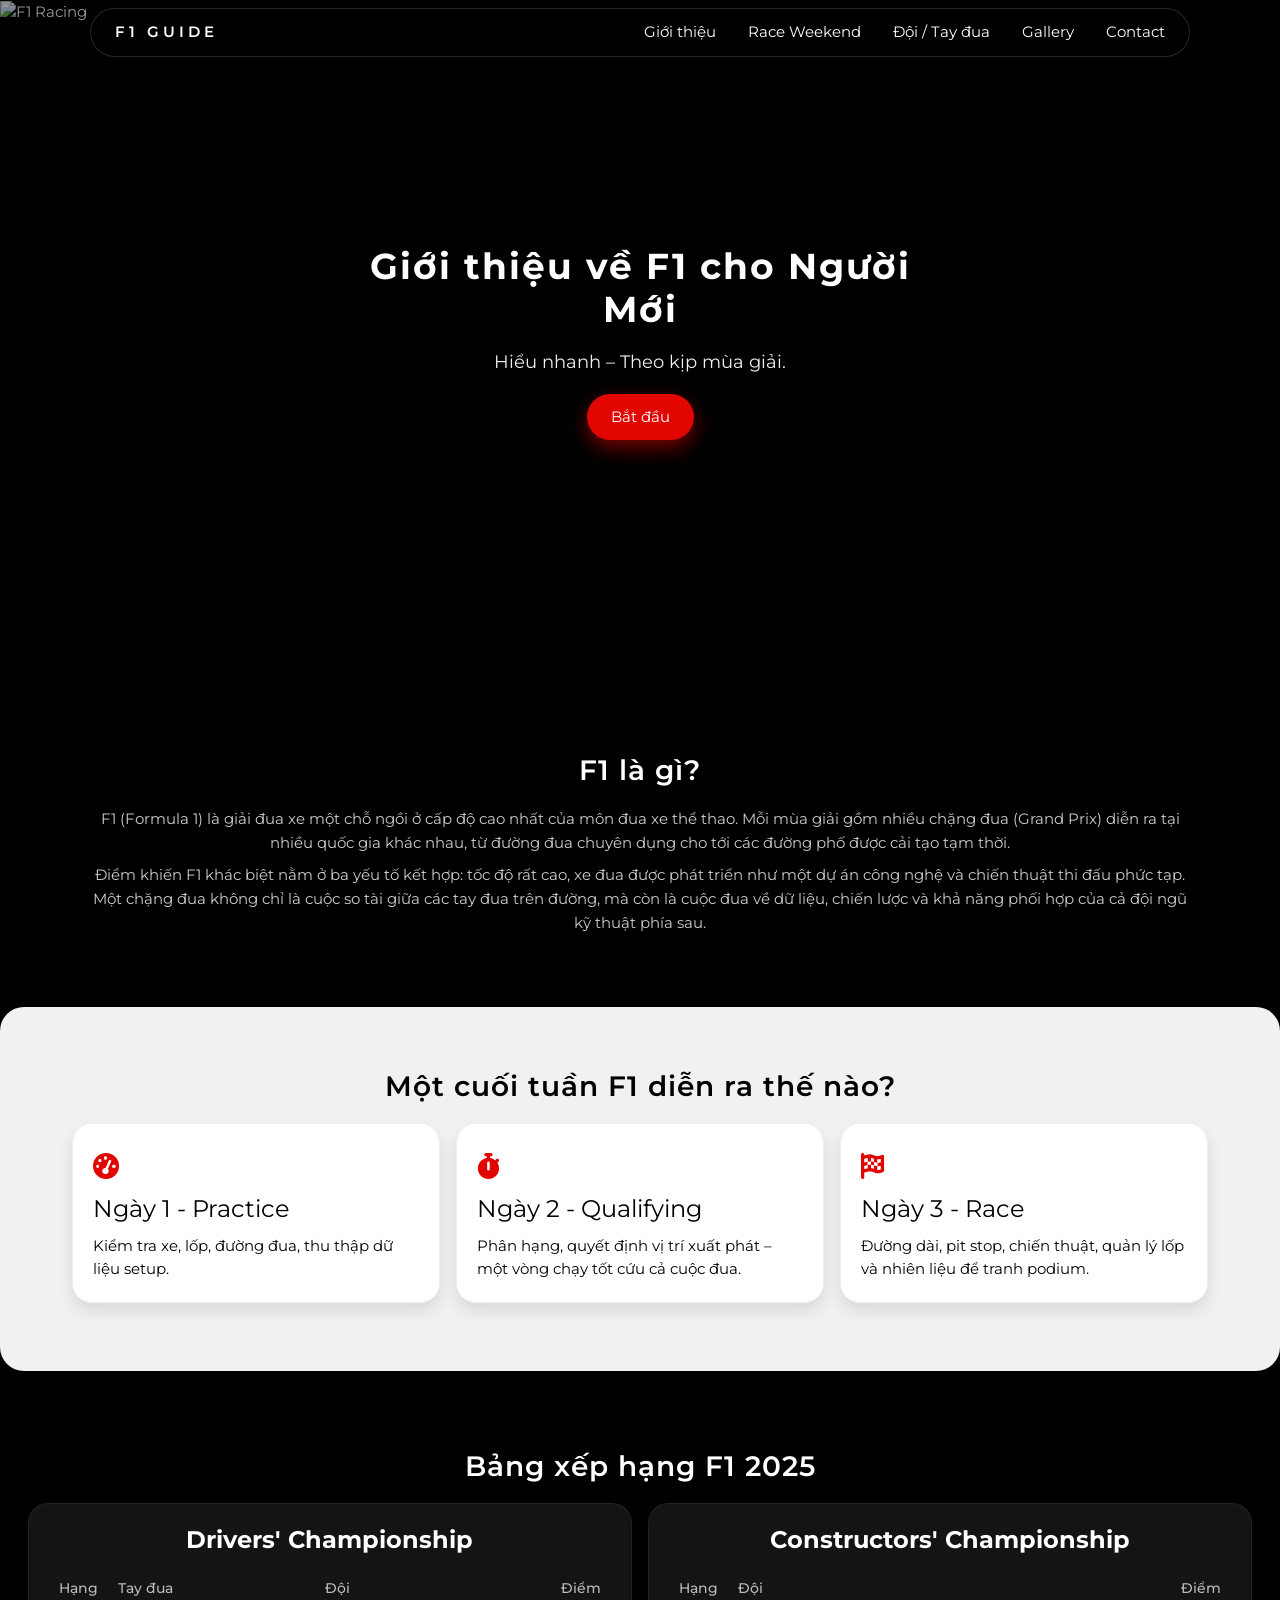
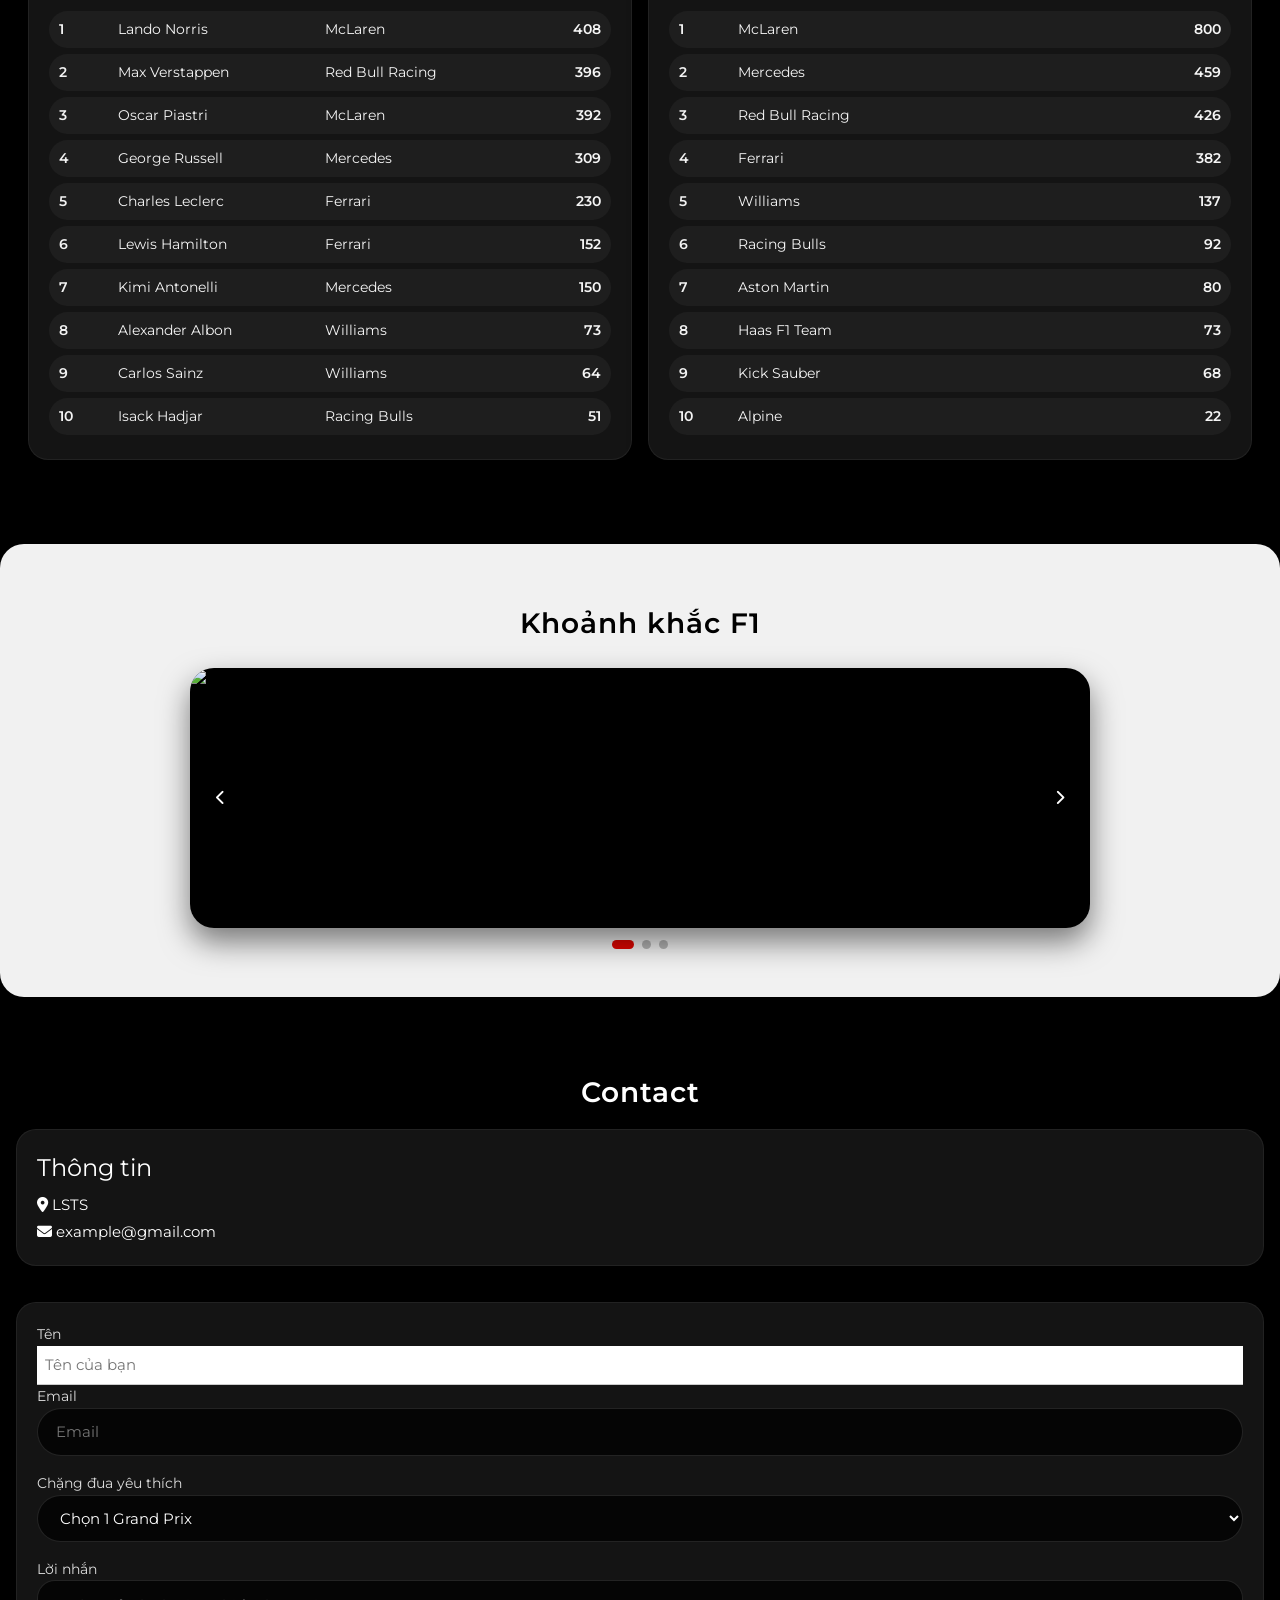
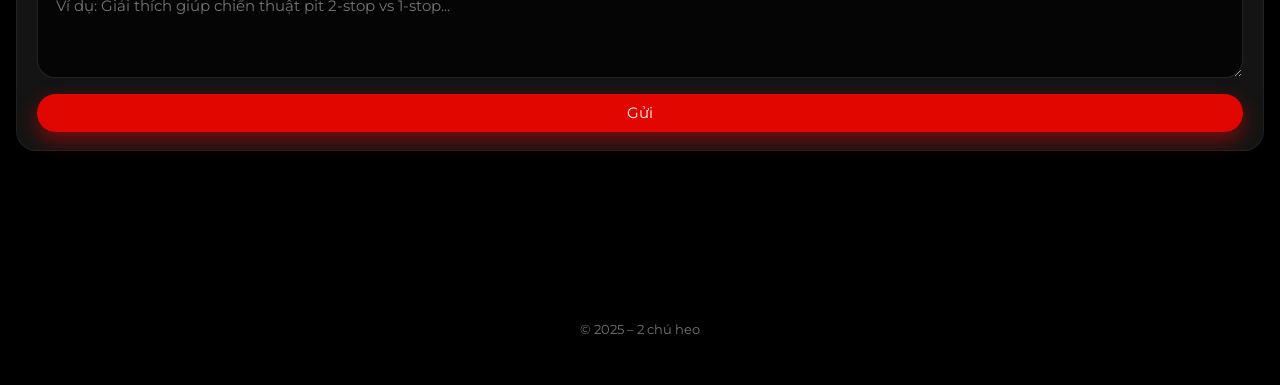
==== commit 66e8c25f: "Fix HTML encoding issues in index.html" ====
--- a/index.html
+++ b/index.html
@@ -278,13 +278,13 @@
             <div class="w3-col m12 s12">
                 <form class="info-card contact-form">
                     <label>Tên</label>
-                    <input class="w3-input input-rounded w3-margin-bottom" type="text" placeholder="Tên của bạn" required>
+                    <input class="w3-input name="name" input-rounded w3-margin-bottom" type="text" placeholder="Tên của bạn" required>
 
                     <label>Email</label>
-                    <input class="w3-input input-rounded w3-margin-bottom" type="email" placeholder="Email" required>
+                    <input class="w3-input input-rounded w3-margin-bottom" type="email" name="email" placeholder="Email" required>
 
                     <label>Chặng đua yêu thích</label>
-                        <select class="w3-select input-rounded w3-margin-bottom" required>
+                        <select class="w3-select input-rounded w3-margin-bottom" name="favorite-gp" required>
                         <option value="" disabled selected>Chọn 1 Grand Prix</option>
                         <option value="australia">Australian Grand Prix</option>
                         <option value="china">Chinese Grand Prix</option>
@@ -313,10 +313,9 @@
                     </select>
 
                     <label>Lời nhắn</label>
-                    <textarea class="w3-input input-rounded w3-margin-bottom" rows="3"
-                        placeholder="Ví dụ: Giải thích giúp chiến thuật pit 2-stop vs 1-stop...">
-                    </textarea>
-                    <button class="w3-button hero-btn w3-round-xxlarge w3-block">
+                    <textarea class="w3-input input-rounded w3-margin-bottom" name="message" rows="3"
+                        placeholder="Ví dụ: Giải thích giúp chiến thuật pit 2-stop vs 1-stop..."></textarea>
+                    <button type="submit" class="w3-button hero-btn w3-round-xxlarge w3-block">
                         Gửi
                     </button>
                 </form>
@@ -334,3 +333,4 @@
 
 </body>
 </html>
+
--- a/styles.css
+++ b/styles.css
@@ -1,727 +1,448 @@
-:root{
-  --color-bg: #070810;
-  --color-bg-soft:#0c0d16;
-  --color-card:#151622;
-  --color-text:#f0f1f5;
-  --color-muted:#a4a7b4;
-  --color-accent:#ff3c3c;
-
-  --radius-lg:18px;
-  --radius-md:12px;
-
-  --shadow-lg:0 14px 40px rgba(0,0,0,0.45);
-  --border-subtle:rgba(255,255,255,0.08);
-
-  --container-w:1100px;
-
-  /* Team colors */
-  --team-mclaren:   #ff8000;
-  --team-mercedes:  #00d2be;
-  --team-redbull:   #1e5bc6;
-  --team-ferrari:   #dc0000;
-  --team-williams:  #005aff;
-  --team-racingbulls:#2b4562;
-  --team-astonmartin:#006f62;
-  --team-haas:      #b6babd;
-  --team-sauber:    #52e252;
-  --team-alpine:    #0090ff;
-}
-
-/* Reset / Base */
-*{ box-sizing:border-box; }
-
-html, body{
-  height:100%;
-}
-
-body{
-  margin:0;
-  font-family:"Montserrat", system-ui, -apple-system, "Segoe UI", Roboto, Arial, sans-serif;
-  background:radial-gradient(circle at top, #131524 0, #05060b 52%);
-  color:var(--color-text);
-  -webkit-font-smoothing:antialiased;
-}
-
-.app{
-  min-height:100%;
-}
-
-/* Links */
-a{
-  color:inherit;
-  text-decoration:none;
-}
-
-/* Layout */
-.container{
-  width:100%;
-  max-width:var(--container-w);
-  margin:0 auto;
-  padding:0 16px;
-}
-
-/* Header */
-.site-header{
-  position:sticky;
-  top:0;
-  z-index:900;
-  background:rgba(5,6,12,0.96);
-  border-bottom:1px solid var(--border-subtle);
-  backdrop-filter:blur(10px) saturate(140%);
-}
-.site-header__inner{
-  display:flex;
-  align-items:center;
-  justify-content:space-between;
-  min-height:60px;
-}
-.brand{
-  display:inline-flex;
-  align-items:center;
-  gap:10px;
-}
-.brand__dot{
-  width:11px;
-  height:11px;
-  border-radius:50%;
-  background:var(--color-accent);
-  box-shadow:0 0 14px rgba(255,60,60,0.9);
-}
-.brand__text{
-  font-weight:700;
-  letter-spacing:.06em;
-  text-transform:uppercase;
-  font-size:14px;
-}
-
-.primary-nav{
-  display:flex;
-  align-items:center;
-  gap:8px;
-}
-.primary-nav__item{
-  display:inline-flex;
-  align-items:center;
-  justify-content:center;
-  height:34px;
-  padding:0 14px;
-  border-radius:999px;
-  font-size:13px;
-  font-weight:600;
-  border:1px solid transparent;
-  color:var(--color-muted);
-}
-.primary-nav__item--static{
-  border-color:rgba(255,255,255,0.14);
-  background:rgba(255,255,255,0.04);
-  color:var(--color-text);
-}
-.primary-nav__item:not(.primary-nav__item--static){
-  border-color:transparent;
-  cursor:pointer;
-}
-.primary-nav__item:not(.primary-nav__item--static):hover{
-  border-color:rgba(255,255,255,0.16);
-  background:rgba(255,255,255,0.04);
-  color:var(--color-text);
-}
-
-/* Hero */
-.hero{
-  padding:80px 0 52px;
-  background:
-    radial-gradient(900px 520px at 70% 0%, rgba(255,60,60,0.32), transparent 60%),
-    radial-gradient(700px 420px at 0% 0%, rgba(70,120,255,0.16), transparent 55%);
-  border-bottom:1px solid var(--border-subtle);
-}
-.hero__inner{
-  text-align:center;
-}
-.hero__eyebrow{
-  margin:0 0 4px;
-  font-size:13px;
-  text-transform:uppercase;
-  letter-spacing:.18em;
-  color:var(--color-muted);
-}
-.hero__title{
-  margin:0;
-  font-size:clamp(30px, 4vw, 46px);
-  line-height:1.15;
-}
-.hero__subtitle{
-  max-width:680px;
-  margin:12px auto 14px;
-  font-size:15px;
-  color:var(--color-muted);
-}
-
-/* Main / Card */
-.main{
-  padding:36px 0 56px;
-}
-
-.section-block{
-  padding:12px 0;
-}
-
-.card{
-  background:linear-gradient(145deg, var(--color-card), #10121d 55%, #141525 100%);
-  border-radius:var(--radius-lg);
-  border:1px solid var(--border-subtle);
-  box-shadow:var(--shadow-lg);
-  padding:26px 26px 28px;
-  position:relative;
-  overflow:hidden;
-}
-.card::before{
-  content:"";
-  position:absolute;
-  inset:-40%;
-  background:radial-gradient(circle at top right, rgba(255,60,60,0.18), transparent 60%);
-  opacity:0.8;
-  pointer-events:none;
-}
-.card > *{
-  position:relative;
-  z-index:1;
-}
-
-.card__header{
-  margin-bottom:16px;
-}
-.kicker{
-  display:inline-block;
-  margin-bottom:6px;
-  font-size:11px;
-  letter-spacing:.18em;
-  text-transform:uppercase;
-  color:var(--color-accent);
-}
-.card__title{
-  margin:0 0 6px;
-  font-size:22px;
-}
-.card__subtitle{
-  margin:0;
-  font-size:14px;
-  color:var(--color-muted);
-}
-
-/* Prose */
-.prose{
-  font-size:15px;
-  line-height:1.8;
-  color:#f2f3f9;
-  text-align:justify;
-  text-justify:inter-word;
-}
-.prose-section + .prose-section{
-  margin-top:22px;
-}
-.prose p{
-  margin:0 0 10px;
-}
-.prose__section-title{
-  position:relative;
-  margin:0 0 8px;
-  padding-left:14px;
-  font-size:16px;
-  font-weight:700;
-}
-.prose__section-title::before{
-  content:"";
-  position:absolute;
-  left:0;
-  top:50%;
-  transform:translateY(-50%);
-  width:6px;
-  height:72%;
-  border-radius:3px;
-  background:var(--color-accent);
-}
-.prose strong{
-  font-weight:600;
-}
-
-/* Article Images (index) */
-.article-img{
-  margin:16px 0 18px;
-  border-radius:14px;
-  overflow:hidden;
-  border:1px solid var(--border-subtle);
-  background:#080914;
-}
-.article-img img{
-  width:100%;
-  display:block;
-  object-fit:cover;
-}
-.article-img--wide img{
-  max-height:420px;
-}
-.article-img--full img{
-  max-height:380px;
-}
-.article-img--side{
-  float:right;
-  width:min(46%, 420px);
-  margin:4px 0 12px 16px;
-}
-.article-img--side img{
-  height:100%;
-  max-height:340px;
-}
-
-/* Scroll progress (index + tab2) */
-.scroll-progress{
-  position:fixed;
-  top:0;
-  left:0;
-  height:3px;
-  width:0;
-  background:linear-gradient(90deg, var(--color-accent), #ffd000);
-  z-index:1000;
-  pointer-events:none;
-}
-
-/* Back to top */
-.back-to-top{
-  position:fixed;
-  right:18px;
-  bottom:24px;
-  width:36px;
-  height:36px;
-  border-radius:50%;
-  border:1px solid rgba(255,255,255,0.28);
-  background:rgba(11,12,22,0.96);
-  color:var(--color-text);
-  display:flex;
-  align-items:center;
-  justify-content:center;
-  cursor:pointer;
-  opacity:0;
-  pointer-events:none;
-  transform:translateY(10px);
-  transition:opacity .2s ease, transform .2s ease, box-shadow .2s ease, background .2s ease;
-  z-index:950;
-  font-size:16px;
-}
-.back-to-top--visible{
-  opacity:1;
-  pointer-events:auto;
-  transform:translateY(0);
-}
-.back-to-top:hover{
-  background:#191b2a;
-  box-shadow:0 8px 20px rgba(0,0,0,0.55);
-}
-
-/* Section reveal animation (index) */
-.prose-section{
-  transition:opacity .35s ease, transform .35s ease;
-}
-.prose-section--hidden{
-  opacity:0;
-  transform:translateY(10px);
-}
-.prose-section--visible{
-  opacity:1;
-  transform:translateY(0);
-}
-
-/* Standings Layout */
-.standings-grid{
-  display:grid;
-  grid-template-columns:minmax(0,1fr) minmax(0,1fr);
-  gap:24px;
-  margin-top:8px;
-  align-items:stretch;
-}
-.standings-column{
-  background:#15161b;
-  border-radius:12px;
-  border:1px solid rgba(255,255,255,.08);
-  padding:18px 18px 14px;
-  display:flex;
-  flex-direction:column;
-}
-.standings-title{
-  margin:0 0 10px 0;
-  font-size:18px;
-  font-weight:700;
-}
-
-/* Header (sort buttons) */
-.standings-header{
-  display:grid;
-  grid-template-columns: 40px 1fr 64px;
-  padding:4px 8px;
-  border-radius:8px;
-  border:1px solid rgba(255,255,255,.10);
-  background:#14151c;
-  font-size:13px;
-  text-transform:uppercase;
-  letter-spacing:.08em;
-  color: var(--color-muted);
-}
-.standings-header__cell--pos{ text-align:left; }
-.standings-header__cell--pts{ text-align:right; }
-
-/* Sort button styling */
-.js-sort{
-  background:transparent;
-  border:none;
-  color:inherit;
-  font:inherit;
-  text-align:left;
-  cursor:pointer;
-  display:flex;
-  align-items:center;
-  gap:4px;
-  padding:2px 0;
-}
-.js-sort--asc::after,
-.js-sort--desc::after{
-  font-family:"Font Awesome 6 Free";
-  font-weight:900;
-  font-size:10px;
-}
-.js-sort--asc::after{
-  content:"\f077"; /* caret-up */
-}
-.js-sort--desc::after{
-  content:"\f078"; /* caret-down */
-}
-
-/* Body */
-.standings-body{
-  margin-top:4px;
-}
-
-.standings-row{
-  display:grid;
-  grid-template-columns: 40px 1fr 64px;
-  column-gap:8px;
-  align-items:center;
-  padding:8px 10px;
-  margin:2px 0;
-  border-radius:8px;
-  border-bottom:none;
-  border-left:3px solid transparent;
-  background:rgba(7,8,16,0.9);
-  transition:
-    background .18s ease,
-    box-shadow .18s ease,
-    border-left-width .18s ease;
-}
-.standings-row:last-of-type{
-  border-bottom:none;
-}
-.standings-column[data-table="drivers"] .standings-row,
-.standings-column[data-table="teams"] .standings-row{
-  min-height:50px;
-}
-
-.standings-cell--pos{
-  opacity:.85;
-  font-weight:600;
-}
-.standings-cell--name{
-  display:flex;
+:root {
+  --color-bg-main: #000000;
+  --color-text-main: #ffffff;
+  --color-text-muted: #cccccc;
+  --color-text-muted-dark: #333333;
+
+  --color-red: #e10600;
+
+  --color-card-dark: #141414;
+  --color-card-light: #ffffff;
+
+  --color-input-bg: #050505;
+
+  --color-border-light: rgba(255, 255, 255, 0.12);
+  --color-border-soft: rgba(255, 255, 255, 0.06);
+
+  --color-glass-bg: rgba(0, 0, 0, 0.28);
+  --color-glass-border: rgba(255, 255, 255, 0.15);
+
+  --color-row-bg: #1e1e1e;
+  --color-row-hover: #242424;
+}
+
+/* BASE */
+body, h1, h2, h3, p, label {
+  font-family: "Montserrat", sans-serif;
+}
+
+body {
+  background-color: var(--color-bg-main);
+}
+
+/* NAVBAR */
+.nav-bar {
+  background: var(--color-glass-bg);
+  backdrop-filter: blur(12px);
+  -webkit-backdrop-filter: blur(12px);
+  border: 1px solid var(--color-glass-border);
+  border-radius: 999px;
+  margin: 8px auto;
+  max-width: 1100px;
+  padding: 4px 8px;
+}
+
+.nav-logo {
+  background: transparent !important;
+  box-shadow: none !important;
+  font-weight: 600;
+  padding: 8px 18px;
+  border-radius: 999px;
+}
+
+.nav-logo:hover {
+  background: rgba(255, 255, 255, 0.06);
+}
+
+.nav-link {
+  border-radius: 999px;
+  transition: background 0.2s, transform 0.1s;
+}
+
+.nav-link:hover {
+  background: rgba(255, 255, 255, 0.06);
+  transform: translateY(-1px);
+}
+
+.mobile-nav {
+  border-radius: 16px;
+  margin: 8px;
+}
+
+/* HERO */
+.hero {
+  margin-top: 0;
+  width: 100%;
+  height: 75vh;
+  border-radius: 0 0 32px 32px;
+  overflow: hidden;
+  box-shadow: none;
+}
+
+.hero-img {
+  width: 100%;
+  height: 100%;
+  object-fit: cover;
+  filter: brightness(60%);
+}
+
+.hero-content {
+  padding: 0 16px;
+}
+
+.hero-title {
+  text-shadow: 0 0 14px #000;
+  font-weight: 700;
+  font-size: 48px;
+  letter-spacing: 2px;
+  line-height: 1.2;
+}
+
+.hero-btn {
+  background-color: var(--color-red) !important;
+  border: none;
+  box-shadow: 0 8px 20px rgba(225, 6, 0, 0.5);
+  transition: transform 0.15s ease, box-shadow 0.15s ease, opacity 0.15s;
+}
+
+.hero-btn:hover {
+  transform: translateY(-2px);
+  box-shadow: 0 12px 26px rgba(225, 6, 0, 0.7);
+  opacity: 0.95;
+}
+
+/* ===========================
+   SECTION TITLES & TEXT
+   =========================== */
+.section-title,
+.section-title-dark {
+  text-align: center;
+  margin-bottom: 16px;
+  font-size: 28px;
+  letter-spacing: 1px;
+  font-weight: 600;
+}
+
+.section-title {
+  color: var(--color-text-main);
+}
+
+.section-title-dark {
+  color: #000000;
+}
+
+.section-desc,
+.section-desc-dark {
+  text-align: center;
+  max-width: 1100px;
+  margin: 0 auto 8px;
+  line-height: 1.6;
+}
+
+.section-desc {
+  color: var(--color-text-muted);
+}
+
+.section-desc-dark {
+  color: var(--color-text-muted-dark);
+}
+
+.section-box {
+  border-radius: 24px;
+  padding-left: 56px !important;
+  padding-right: 56px !important;
+  padding-top: 48px !important;
+  padding-bottom: 48px !important;
+}
+
+/* INFO CARDS */
+.info-card {
+  background: var(--color-card-dark);
+  padding: 20px 20px 18px;
+  border-radius: 20px;
+  margin-bottom: 20px;
+  box-shadow: 0 8px 20px rgba(0, 0, 0, 0.4);
+  border: 1px solid var(--color-border-soft);
+}
+
+.info-card-light {
+  background: var(--color-card-light);
+  border: 1px solid rgba(0, 0, 0, 0.06);
+  box-shadow: 0 8px 16px rgba(0, 0, 0, 0.1);
+}
+
+.info-card h3 {
+  margin-top: 0;
+  margin-bottom: 8px;
+}
+
+.info-card p {
+  margin: 4px 0;
+}
+
+.info-note {
+  font-size: 13px;
+  color: #aaaaaa;
+}
+
+.info-icon {
+  font-size: 26px;
+  margin-bottom: 4px;
+  color: var(--color-red);
+}
+
+/* STANDINGS TABLE */
+.standings-row {
+  margin-top: 24px;
+  padding: 0 20px;
+}
+
+.standings-card {
+  padding-top: 18px;
+}
+
+.standings-card h3 {
+  display: flex;
+  justify-content: center;
   align-items: center;
-  gap:8px;
-  line-height: 1.3;
-}
-.standings-cell--pts{
-  text-align:right;
-  font-weight:600;
-  opacity:.9;
-}
-
-.driver-main,
-.team-main{
+  gap: 8px;
+  text-align: center;
+  font-weight: 700;
+}
+
+.standings-table {
+  width: 100%;
+  border-collapse: separate;
+  border-spacing: 0 6px;
+  font-size: 14px;
+}
+
+.standings-table thead tr {
+  background: transparent;
+}
+
+.standings-table th {
+  text-align: left;
+  font-weight: 500;
+  padding: 6px 10px;
+  color: #bbbbbb;
+}
+
+.standings-table th:last-child {
+  text-align: right;
+  padding-right: 10px;
+}
+
+.standings-table td {
+  padding: 8px 10px;
+  color: #f5f5f5;
+}
+
+.standings-table tbody tr {
+  background: var(--color-row-bg);
+  border-radius: 999px;
+  overflow: hidden;
+}
+
+.standings-table tbody tr td:first-child {
+  border-radius: 999px 0 0 999px;
+  width: 48px;
+  color: #f2f2f2;
+  font-weight: 600;
+}
+
+.standings-table tbody tr td:last-child {
+  border-radius: 0 999px 999px 0;
+  text-align: right;
+  font-weight: 600;
+}
+
+.standings-table tbody tr:hover {
+  background: var(--color-row-hover);
+}
+
+/* FORM / CONTACT */
+.contact-form label {
+  font-size: 14px;
+  color: #dddddd;
+}
+
+.input-rounded {
+  border-radius: 999px;
+  border: 1px solid var(--color-border-light);
+  background: var(--color-input-bg);
+  color: #ffffff;
+  padding: 12px 18px;
+  font-size: 15px;
+}
+
+.w3-select.input-rounded {
+  padding: 12px 18px !important;
+}
+
+.contact-form textarea.input-rounded {
+  border-radius: 18px;
+  resize: vertical;
+  padding: 14px 18px;
+}
+
+.contact-stack .w3-col + .w3-col {
+  margin-top: 16px;
+}
+
+/* CAROUSEL / GALLERY */
+.carousel-container {
+  position: relative;
+  margin: 24px auto 12px;
+  border-radius: 24px;
+  overflow: hidden;
+  max-width: 900px;
+  background: #000000;
+  box-shadow: 0 14px 30px rgba(0, 0, 0, 0.5);
+  width: calc(100% - 40px);
+}
+
+.carousel-inner {
+  position: relative;
+  width: 100%;
+  min-height: 260px;
+}
+
+.carousel-slide {
+  width: 100%;
+  display: none;
+  object-fit: cover;
+  max-height: 420px;
+  cursor: pointer;
+}
+
+.carousel-btn {
+  position: absolute;
+  top: 50%;
+  transform: translateY(-50%);
+  background: rgba(0, 0, 0, 0.55);
+  border: none;
+  color: #ffffff;
+  padding: 10px 14px;
+  border-radius: 999px;
+  cursor: pointer;
+  z-index: 2;
+  transition: background 0.15s, transform 0.1s;
+}
+
+.carousel-btn:hover {
+  background: rgba(0, 0, 0, 0.8);
+  transform: translateY(-50%) scale(1.05);
+}
+
+.carousel-btn.prev {
+  left: 12px;
+}
+
+.carousel-btn.next {
+  right: 12px;
+}
+
+.carousel-dots {
+  display: flex;
+  justify-content: center;
+  gap: 8px;
+  margin-top: 12px;
+}
+
+.dot {
+  width: 9px;
+  height: 9px;
+  border-radius: 999px;
+  background: rgba(0, 0, 0, 0.25);
+  cursor: pointer;
+  transition: background 0.15s, width 0.15s;
+}
+
+.dot.active {
+  width: 22px;
+  background: var(--color-red);
+}
+
+/* MODAL */
+.modal-bg {
+  background-color: rgba(0, 0, 0, 0.85);
+}
+
+.modal-content {
+  border-radius: 24px;
+  overflow: hidden;
+  max-width: 720px;
+  background: #050505;
+}
+
+.modal-img {
+  width: 100%;
   display: block;
-  line-height: 1.2;
-}
-.driver-sub{
-  font-size:12px;
-  display: block;
-  line-height: 1.1;
-  margin-top: 2px;
-  opacity: .55;
-}
-
-.team-dot{
-  width:10px;
-  height:10px;
-  border-radius:50%;
-  margin-right:8px;
-  flex-shrink:0;
-  position:relative;
-  top:1px;
-}
-
-.standings-note{
-  margin-top:auto;
-  font-size:12px;
-  color: var(--color-muted);
-}
-
-.standings-cell--name .driver-main,
-.standings-cell--name .team-main{
-  font-weight: 600;
-  color: #fff;
-}
-
-.standings-cell--name .driver-sub{
-  opacity: .55;
-}
-
-/* Animation khi render dòng */
-.standings-row--enter{
-  opacity:0;
-  transform:translateY(6px);
-  animation: standings-enter .35s ease forwards;
-}
-@keyframes standings-enter{
-  to{
-    opacity:1;
-    transform:translateY(0);
+  max-height: 480px;
+  object-fit: cover;
+}
+
+.modal-caption {
+  padding: 12px 16px 18px;
+  color: #eeeeee;
+  font-size: 14px;
+}
+
+.modal-close {
+  background: transparent !important;
+  color: #ffffff !important;
+  font-size: 26px !important;
+  border-radius: 999px;
+  position: absolute;
+  right: 6px;
+  top: 6px;
+}
+
+/* FOOTER */
+.footer {
+  margin-top: 40px;
+}
+
+footer p {
+  font-size: 13px;
+}
+
+/* SCROLL */
+#teams,
+#about,
+#contact {
+  scroll-margin-top: 10px;
+}
+#gallery,
+#weekend {
+    scroll-margin-top: 80px;
+}
+
+/* RESPONSIVE */
+@media (max-width: 600px) {
+  .hero {
+    margin-top: 72px;
+    border-radius: 24px;
   }
-}
-
-.standings-row--related{
-  background: linear-gradient(90deg, rgba(255,255,255,0.06), transparent 70%);
-  box-shadow:
-    0 0 0 1px rgba(255,255,255,0.18),
-    0 12px 24px rgba(0,0,0,0.55);
-  border-left-width:4px;
-  transform:none;
-}
-
-/* Toolbar (search + filter + reset) */
-.standings-toolbar{
-  display:flex;
-  flex-wrap:wrap;
-  gap:10px;
-  margin-bottom:14px;
-  align-items:center;
-}
-.standings-toolbar__group{
-  display:flex;
-  align-items:center;
-  gap:6px;
-  background:#14151c;
-  border-radius:999px;
-  padding:4px 12px;
-  border:1px solid rgba(255,255,255,.08);
-}
-.standings-label{
-  font-size:12px;
-  color:var(--color-muted);
-  display:flex;
-  align-items:center;
-}
-.standings-input,
-.standings-select{
-  border:none;
-  outline:none;
-  background:transparent;
-  color:var(--color-text);
-  font-size:13px;
-  font-family:inherit;
-}
-.standings-input{
-  min-width:200px;
-}
-.standings-input::placeholder{
-  color:var(--color-muted);
-}
-.standings-select{
-  padding-right:4px;
-}
-.standings-select option{
-  background:#14151c;
-  color:var(--color-text);
-}
-.standings-btn{
-  display:inline-flex;
-  align-items:center;
-  gap:6px;
-  padding:6px 14px;
-  border-radius:999px;
-  border:1px solid rgba(255,255,255,.16);
-  background:#15161b;
-  color:var(--color-text);
-  font-size:13px;
-  font-weight:600;
-  cursor:pointer;
-}
-.standings-btn i{ font-size:12px; }
-.standings-btn:hover{
-  background:#1b1c24;
-}
-
-/* ========= Team color bindings (tab2) ========= */
-
-/* McLaren */
-.standings-row--mclaren{
-  border-left-color: var(--team-mclaren);
-  background: linear-gradient(90deg, rgba(255,128,0,.08), transparent 55%);
-}
-.team-dot--mclaren{
-  background: var(--team-mclaren);
-}
-
-/* Mercedes */
-.standings-row--mercedes{
-  border-left-color: var(--team-mercedes);
-  background: linear-gradient(90deg, rgba(0,210,190,.10), transparent 55%);
-}
-.team-dot--mercedes{
-  background: var(--team-mercedes);
-}
-
-/* Red Bull */
-.standings-row--redbull{
-  border-left-color: var(--team-redbull);
-  background: linear-gradient(90deg, rgba(30,91,198,.10), transparent 55%);
-}
-.team-dot--redbull{
-  background: var(--team-redbull);
-}
-
-/* Ferrari */
-.standings-row--ferrari{
-  border-left-color: var(--team-ferrari);
-  background: linear-gradient(90deg, rgba(220,0,0,.10), transparent 55%);
-}
-.team-dot--ferrari{
-  background: var(--team-ferrari);
-}
-
-/* Williams */
-.standings-row--williams{
-  border-left-color: var(--team-williams);
-  background: linear-gradient(90deg, rgba(0,90,255,.10), transparent 55%);
-}
-.team-dot--williams{
-  background: var(--team-williams);
-}
-
-/* Racing Bulls */
-.standings-row--racingbulls{
-  border-left-color: var(--team-racingbulls);
-  background: linear-gradient(90deg, rgba(43,69,98,.14), transparent 55%);
-}
-.team-dot--racingbulls{
-  background: var(--team-racingbulls);
-}
-
-/* Aston Martin */
-.standings-row--astonmartin{
-  border-left-color: var(--team-astonmartin);
-  background: linear-gradient(90deg, rgba(0,111,98,.12), transparent 55%);
-}
-.team-dot--astonmartin{
-  background: var(--team-astonmartin);
-}
-
-/* Haas */
-.standings-row--haas{
-  border-left-color: var(--team-haas);
-  background: linear-gradient(90deg, rgba(182,186,189,.14), transparent 55%);
-}
-.team-dot--haas{
-  background: var(--team-haas);
-}
-
-/* Sauber / Kick Sauber */
-.standings-row--sauber{
-  border-left-color: var(--team-sauber);
-  background: linear-gradient(90deg, rgba(82,226,82,.12), transparent 55%);
-}
-.team-dot--sauber{
-  background: var(--team-sauber);
-}
-
-/* Alpine */
-.standings-row--alpine{
-  border-left-color: var(--team-alpine);
-  background: linear-gradient(90deg, rgba(0,144,255,.12), transparent 55%);
-}
-.team-dot--alpine{
-  background: var(--team-alpine);
-}
-
-/* ========= Footer ========= */
-.site-footer{
-  border-top:1px solid var(--border-subtle);
-  background:#05060b;
-}
-.site-footer__text{
-  margin:0;
-  padding:22px 0;
-  font-size:13px;
-  color:var(--color-muted);
-  text-align:center;
-}
-
-/* ========= Responsive ========= */
-@media (max-width: 768px){
-  .site-header__inner{
-    min-height:56px;
+
+  .hero-img {
+    height: 60vh;
   }
-  .hero{
-    padding:64px 0 40px;
+
+  .nav-bar {
+    border-radius: 18px;
+    max-width: 100%;
+    margin: 0;
   }
-  .card{
-    padding:20px 18px 22px;
+
+  .section-box {
+    border-radius: 18px;
+    padding-left: 24px !important;
+    padding-right: 24px !important;
   }
-  .prose{
-    font-size:14px;
+
+  .standings-table {
+    font-size: 13px;
   }
-  .back-to-top{
-    right:14px;
-    bottom:20px;
-  }
-  .article-img--side{
-    float:none;
-    width:100%;
-    margin:12px 0;
-  }
-  .standings-grid{
-    grid-template-columns:1fr;
-  }
-}
-
-@media (max-width: 480px){
-  .brand__text{
-    font-size:13px;
-  }
-  .hero__title{
-    font-size:26px;
-  }
-  .hero__subtitle{
-    font-size:14px;
-  }
-}
-
-/* Giảm motion cho người không thích animation */
-@media (prefers-reduced-motion: reduce){
-  *{
-    scroll-behavior:auto !important;
-    animation:none !important;
-    transition:none !important;
-  }
-  .prose-section--hidden,
-  .prose-section--visible{
-    opacity:1;
-    transform:none;
-  }
-  .standings-row--enter{
-    opacity:1;
-    transform:none;
-  }
-}+}
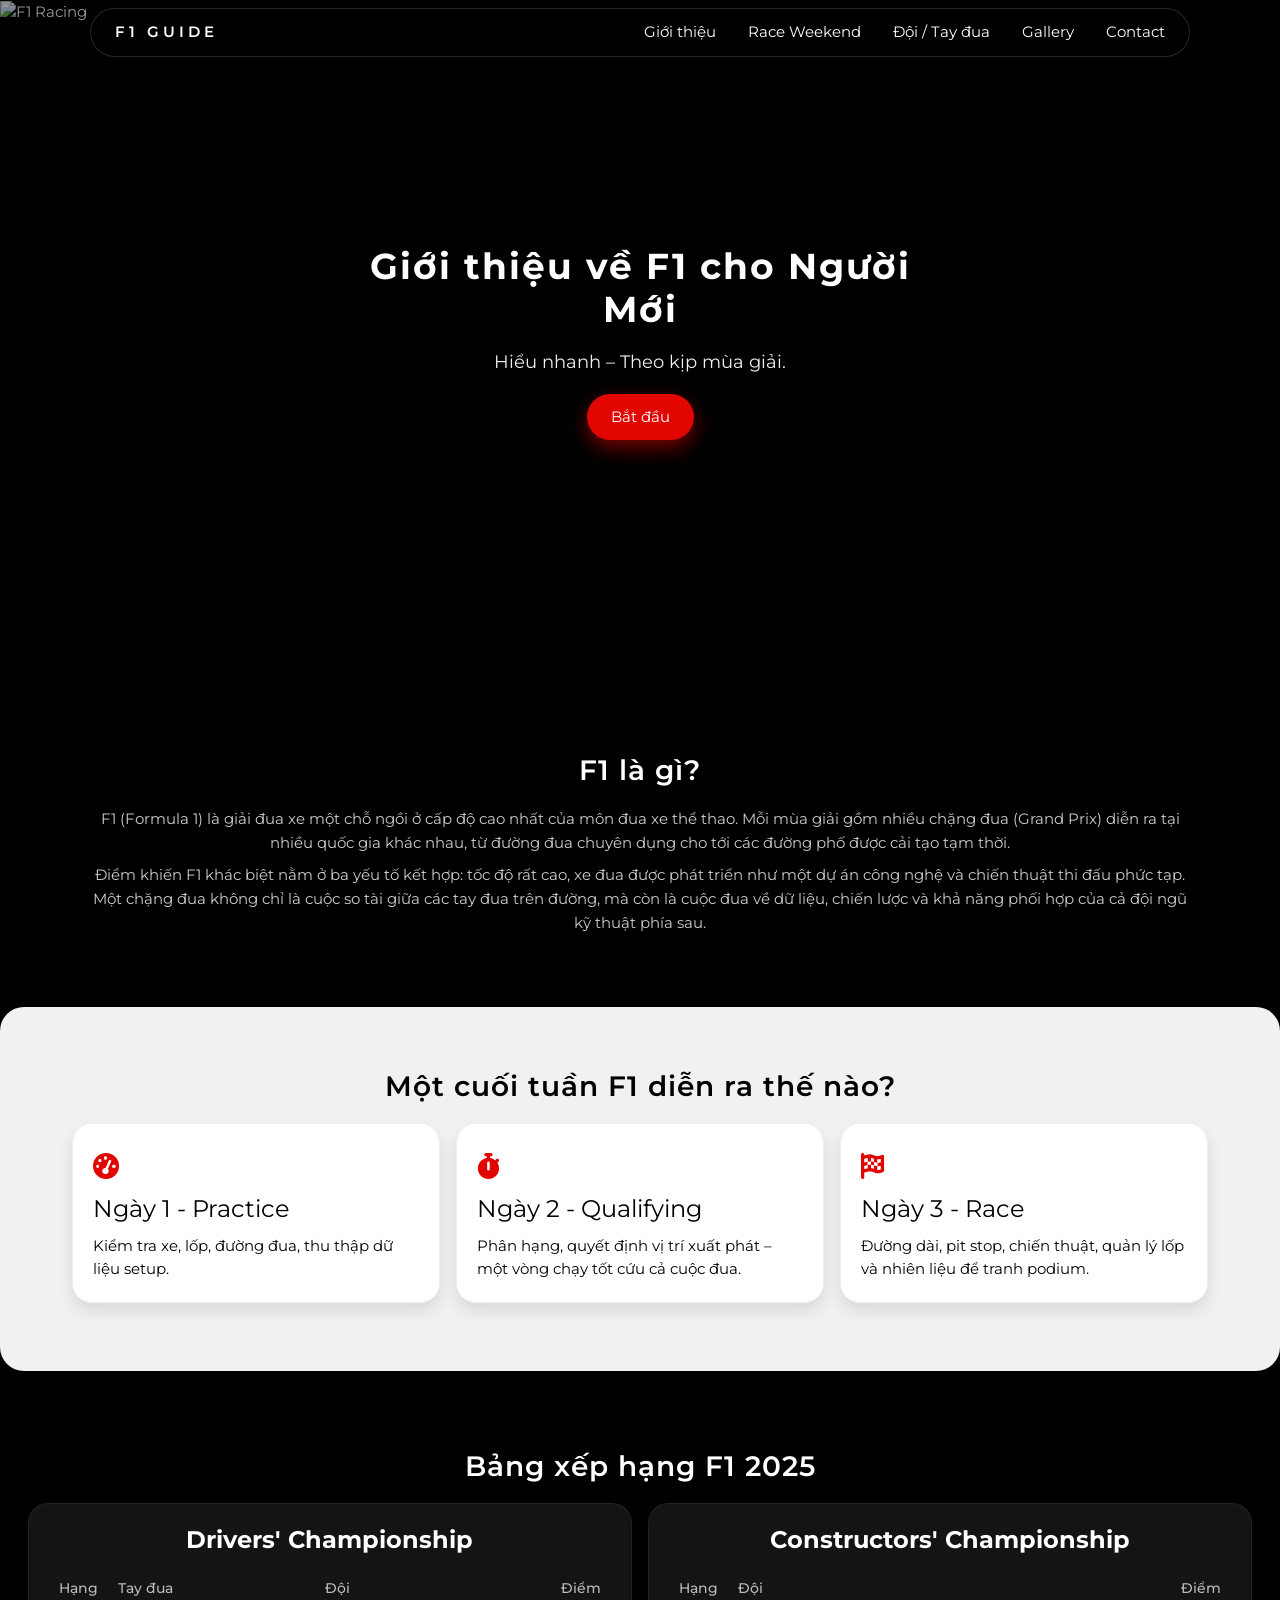
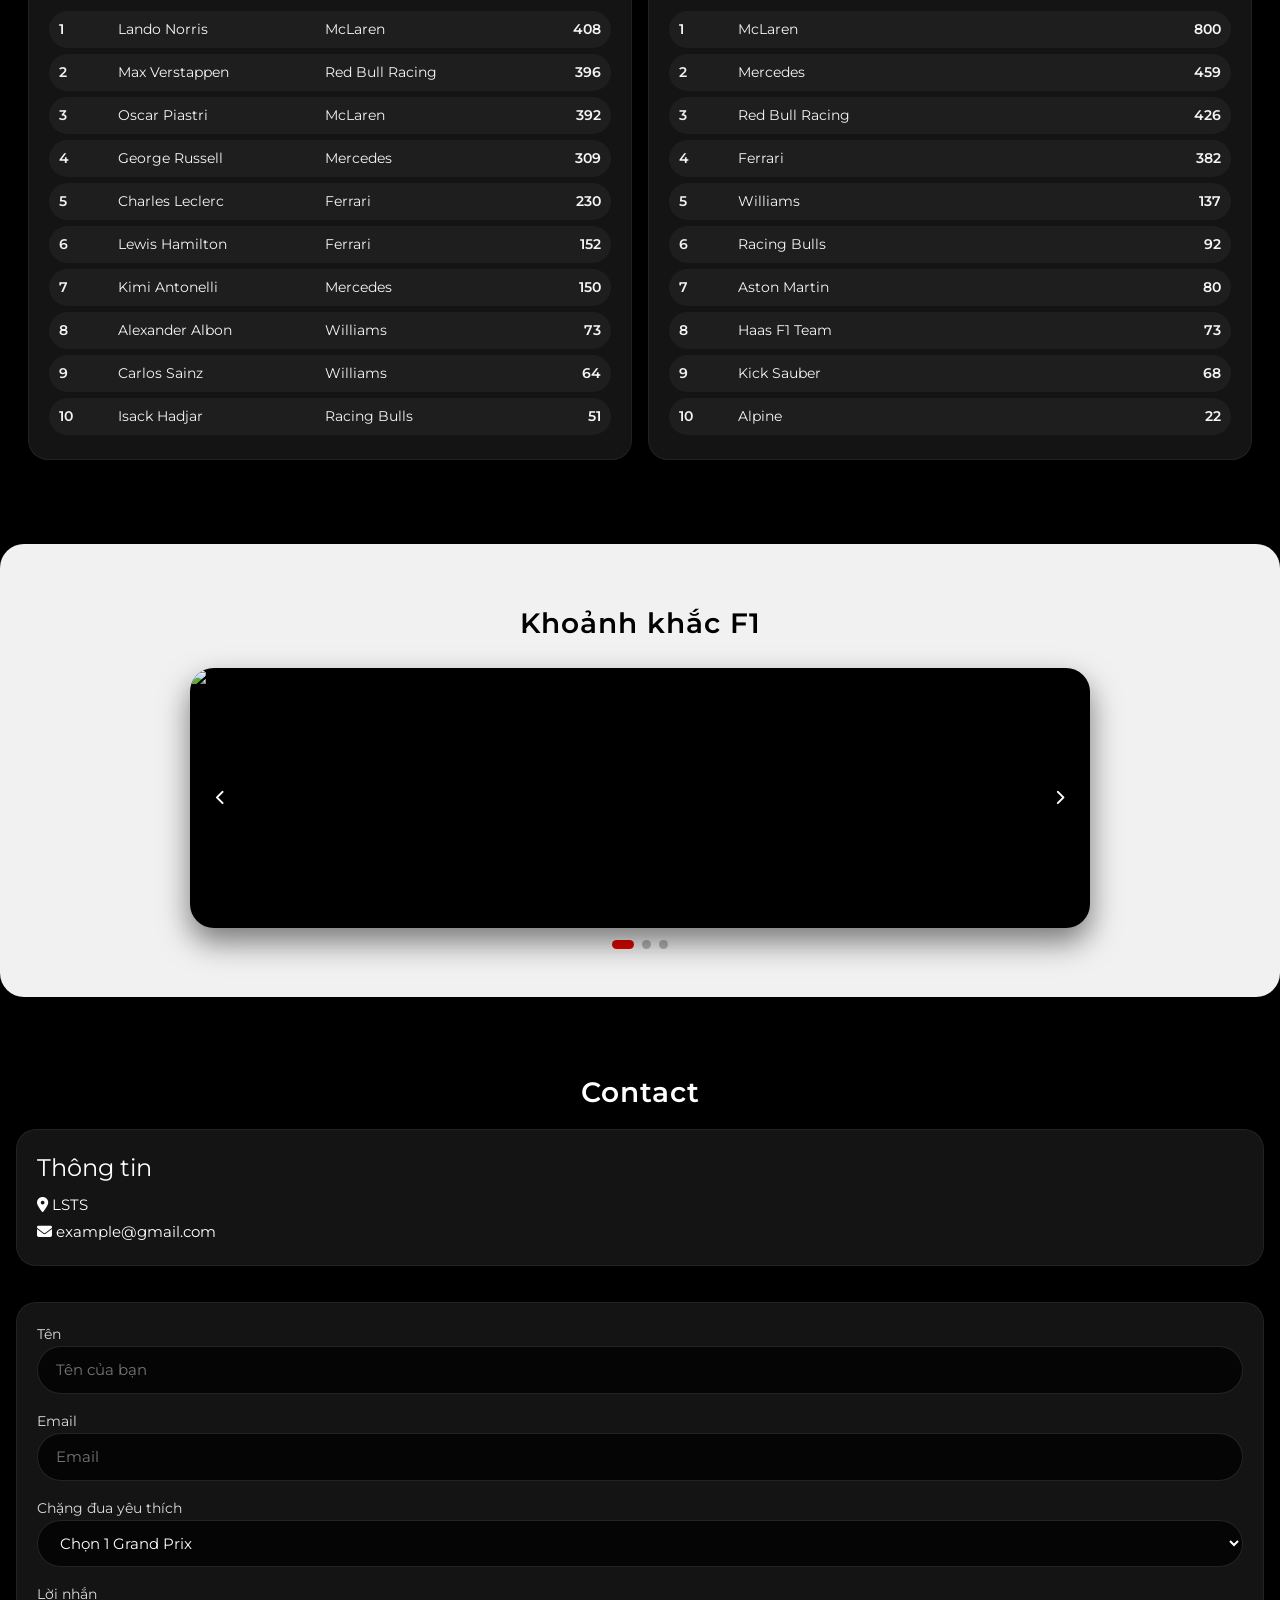
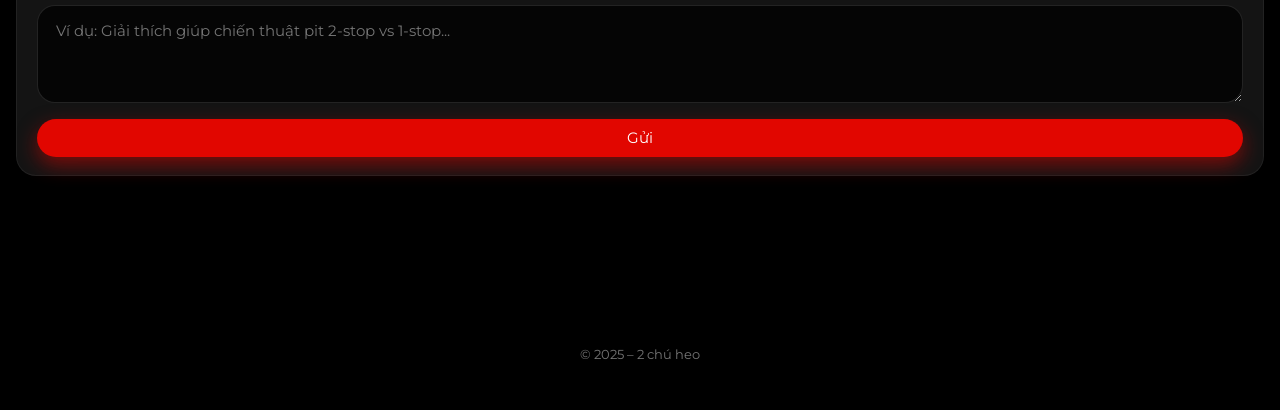
==== commit ef86a2d2: "Fix HTML encoding issues in index.html" ====
--- a/index.html
+++ b/index.html
@@ -278,7 +278,7 @@
             <div class="w3-col m12 s12">
                 <form class="info-card contact-form">
                     <label>Tên</label>
-                    <input class="w3-input name="name" input-rounded w3-margin-bottom" type="text" placeholder="Tên của bạn" required>
+                    <input class="w3-input input-rounded w3-margin-bottom" name="name" type="text" placeholder="Tên của bạn" required>
 
                     <label>Email</label>
                     <input class="w3-input input-rounded w3-margin-bottom" type="email" name="email" placeholder="Email" required>
@@ -334,3 +334,4 @@
 </body>
 </html>
 
+
--- a/styles.css
+++ b/styles.css
@@ -28,6 +28,7 @@
 
 body {
   background-color: var(--color-bg-main);
+  color: var(--color-text-main);
 }
 
 /* NAVBAR */
@@ -446,3 +447,4 @@
     font-size: 13px;
   }
 }
+
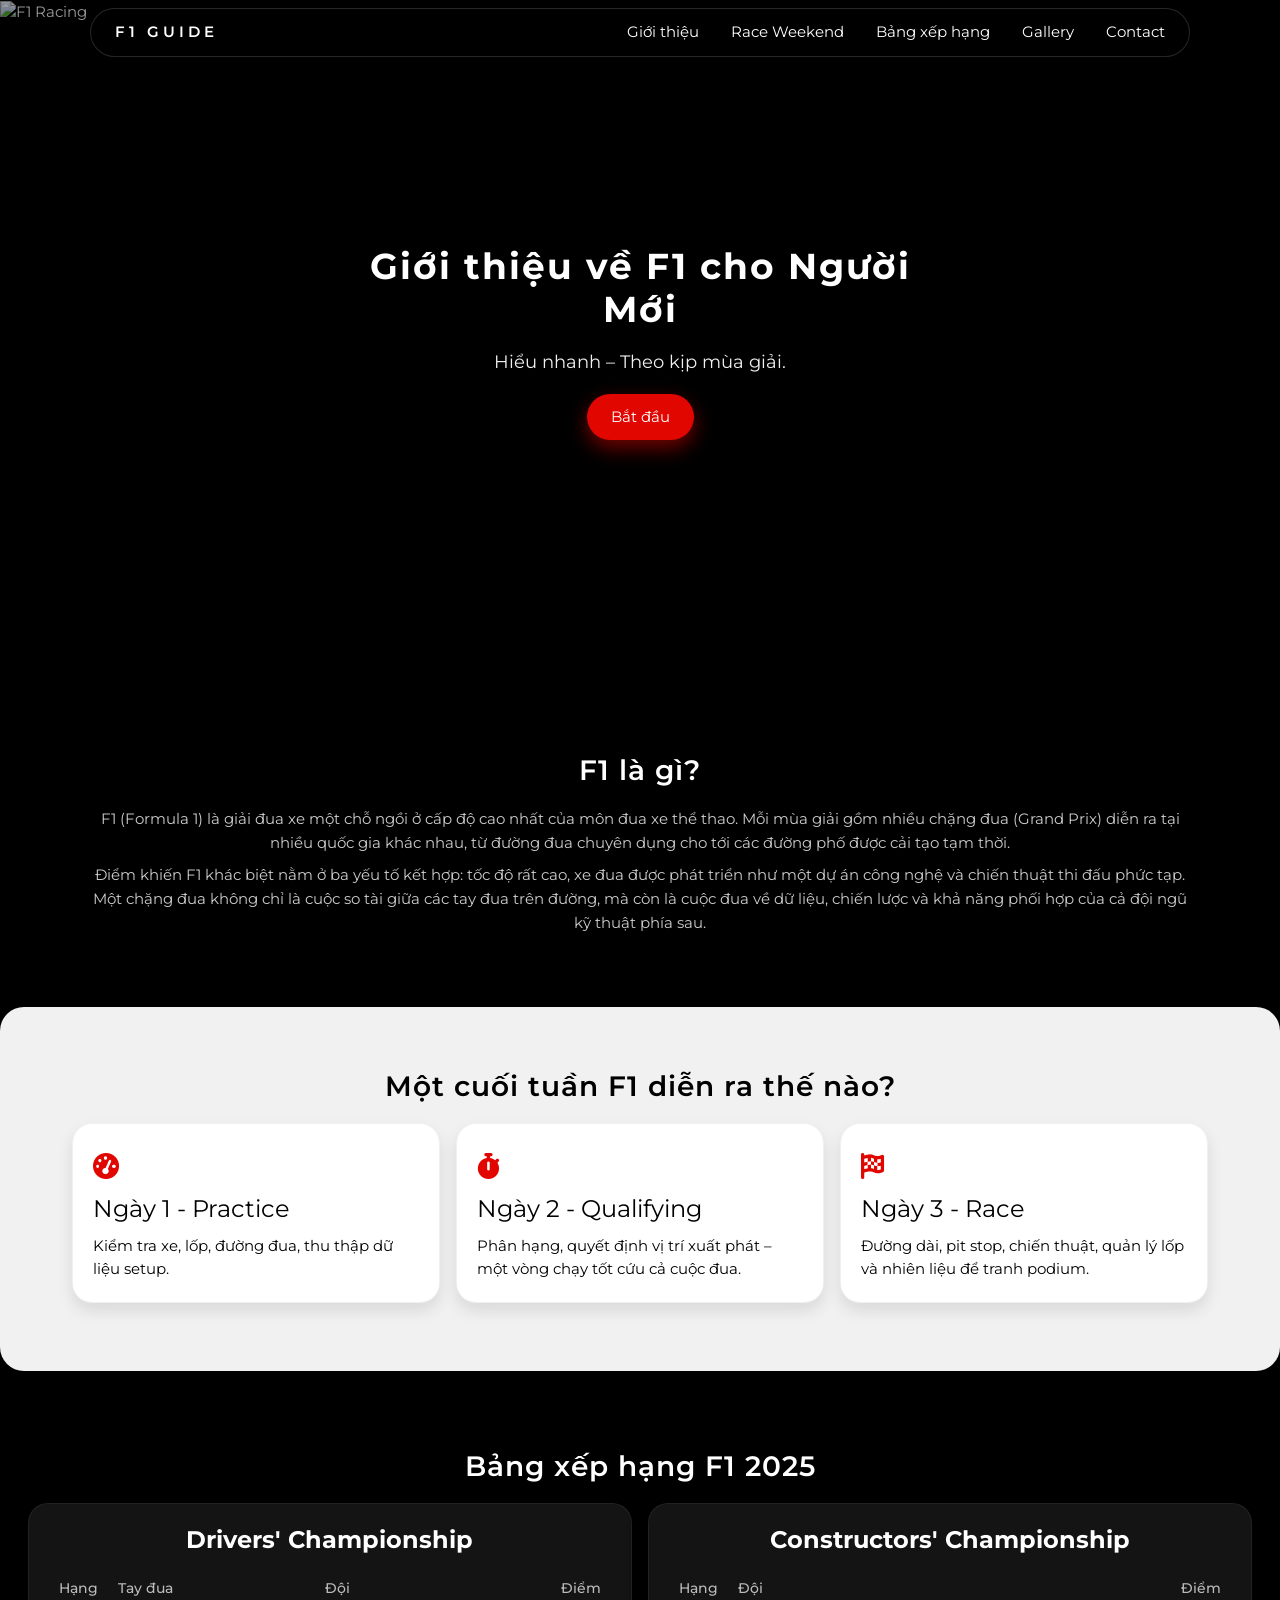
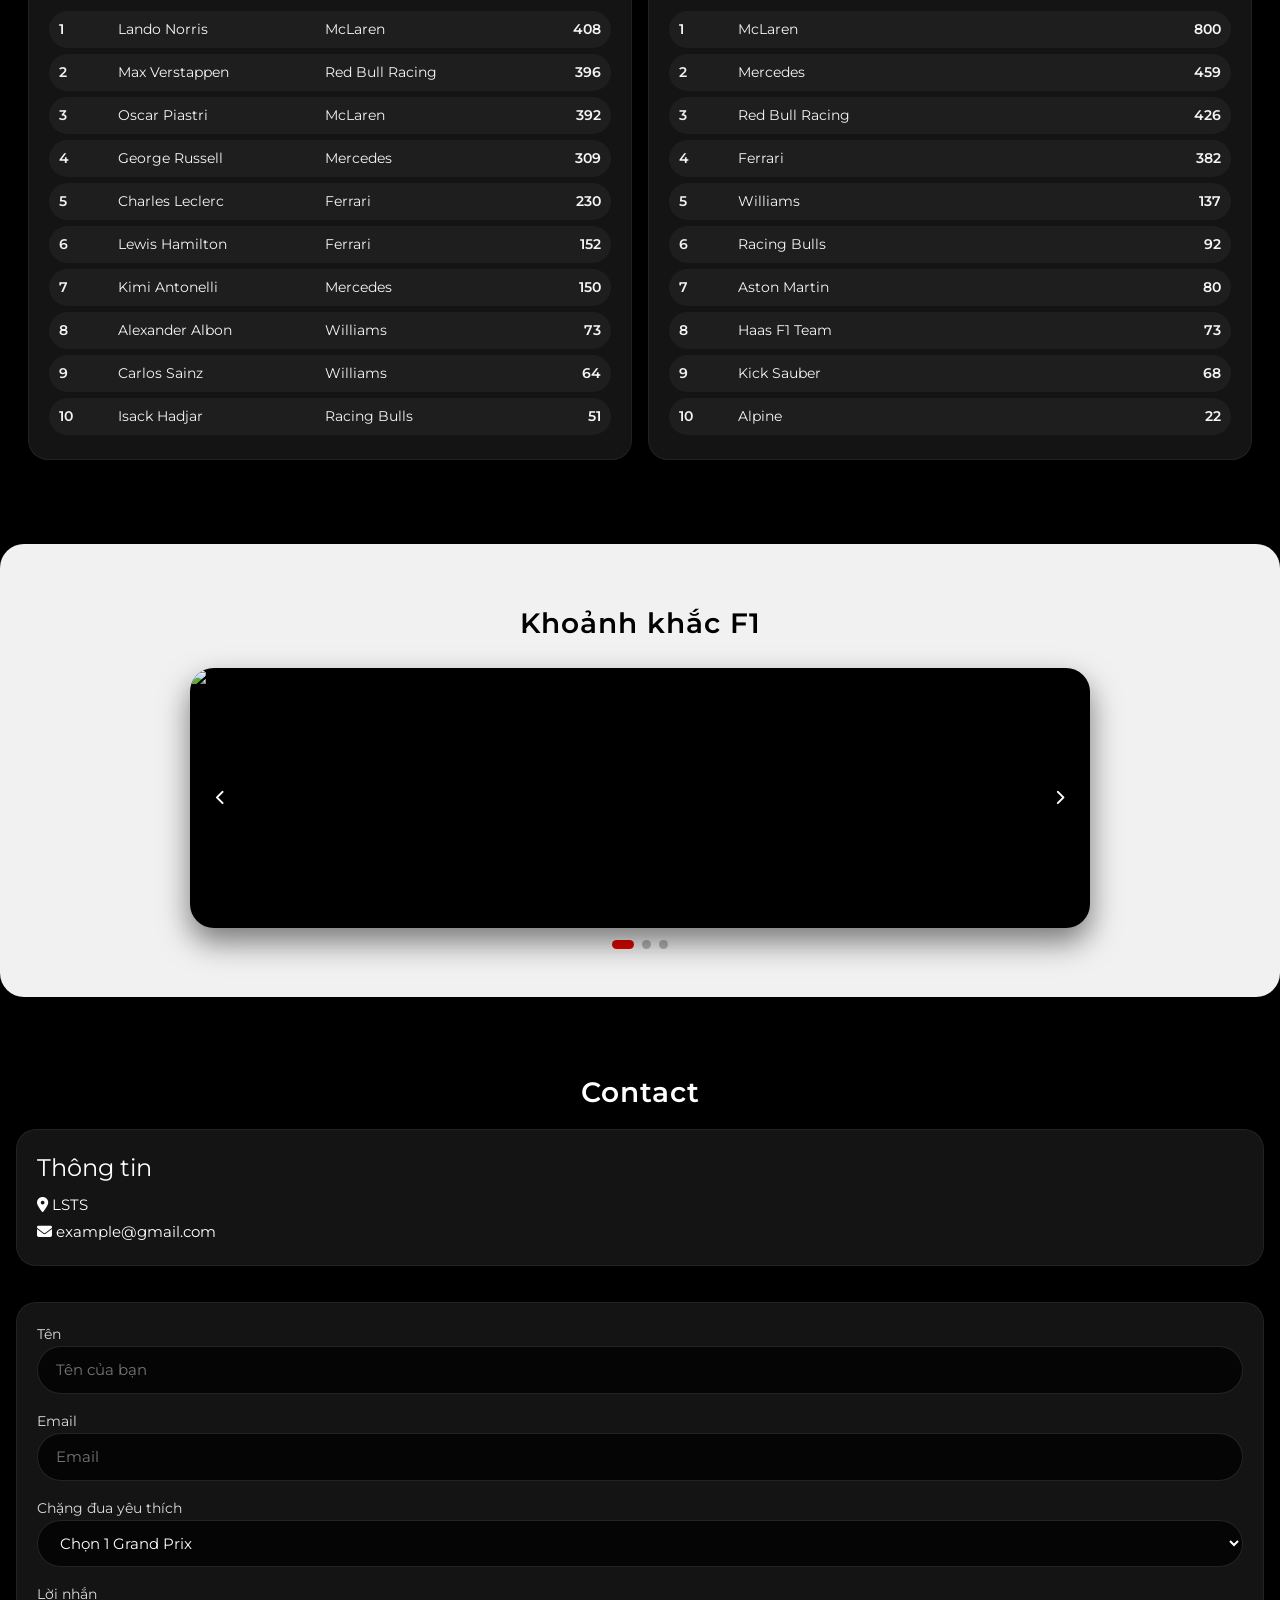
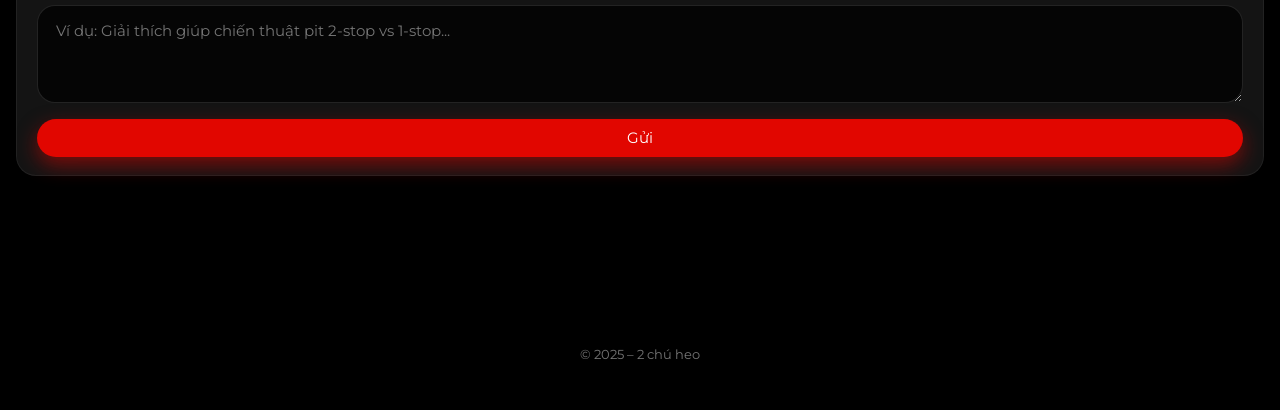
==== commit fe0f4c1f: "Update index.html" ====
--- a/index.html
+++ b/index.html
@@ -21,7 +21,7 @@
       <div class="w3-right w3-hide-small">
         <a href="#about" class="w3-bar-item w3-button nav-link">Giới thiệu</a>
         <a href="#weekend" class="w3-bar-item w3-button nav-link">Race Weekend</a>
-        <a href="#teams" class="w3-bar-item w3-button nav-link">Đội / Tay đua</a>
+        <a href="#teams" class="w3-bar-item w3-button nav-link">Bảng xếp hạng</a>
         <a href="#gallery" class="w3-bar-item w3-button nav-link">Gallery</a>
         <a href="#contact" class="w3-bar-item w3-button nav-link">Contact</a>
       </div>
@@ -333,5 +333,3 @@
 
 </body>
 </html>
-
-
